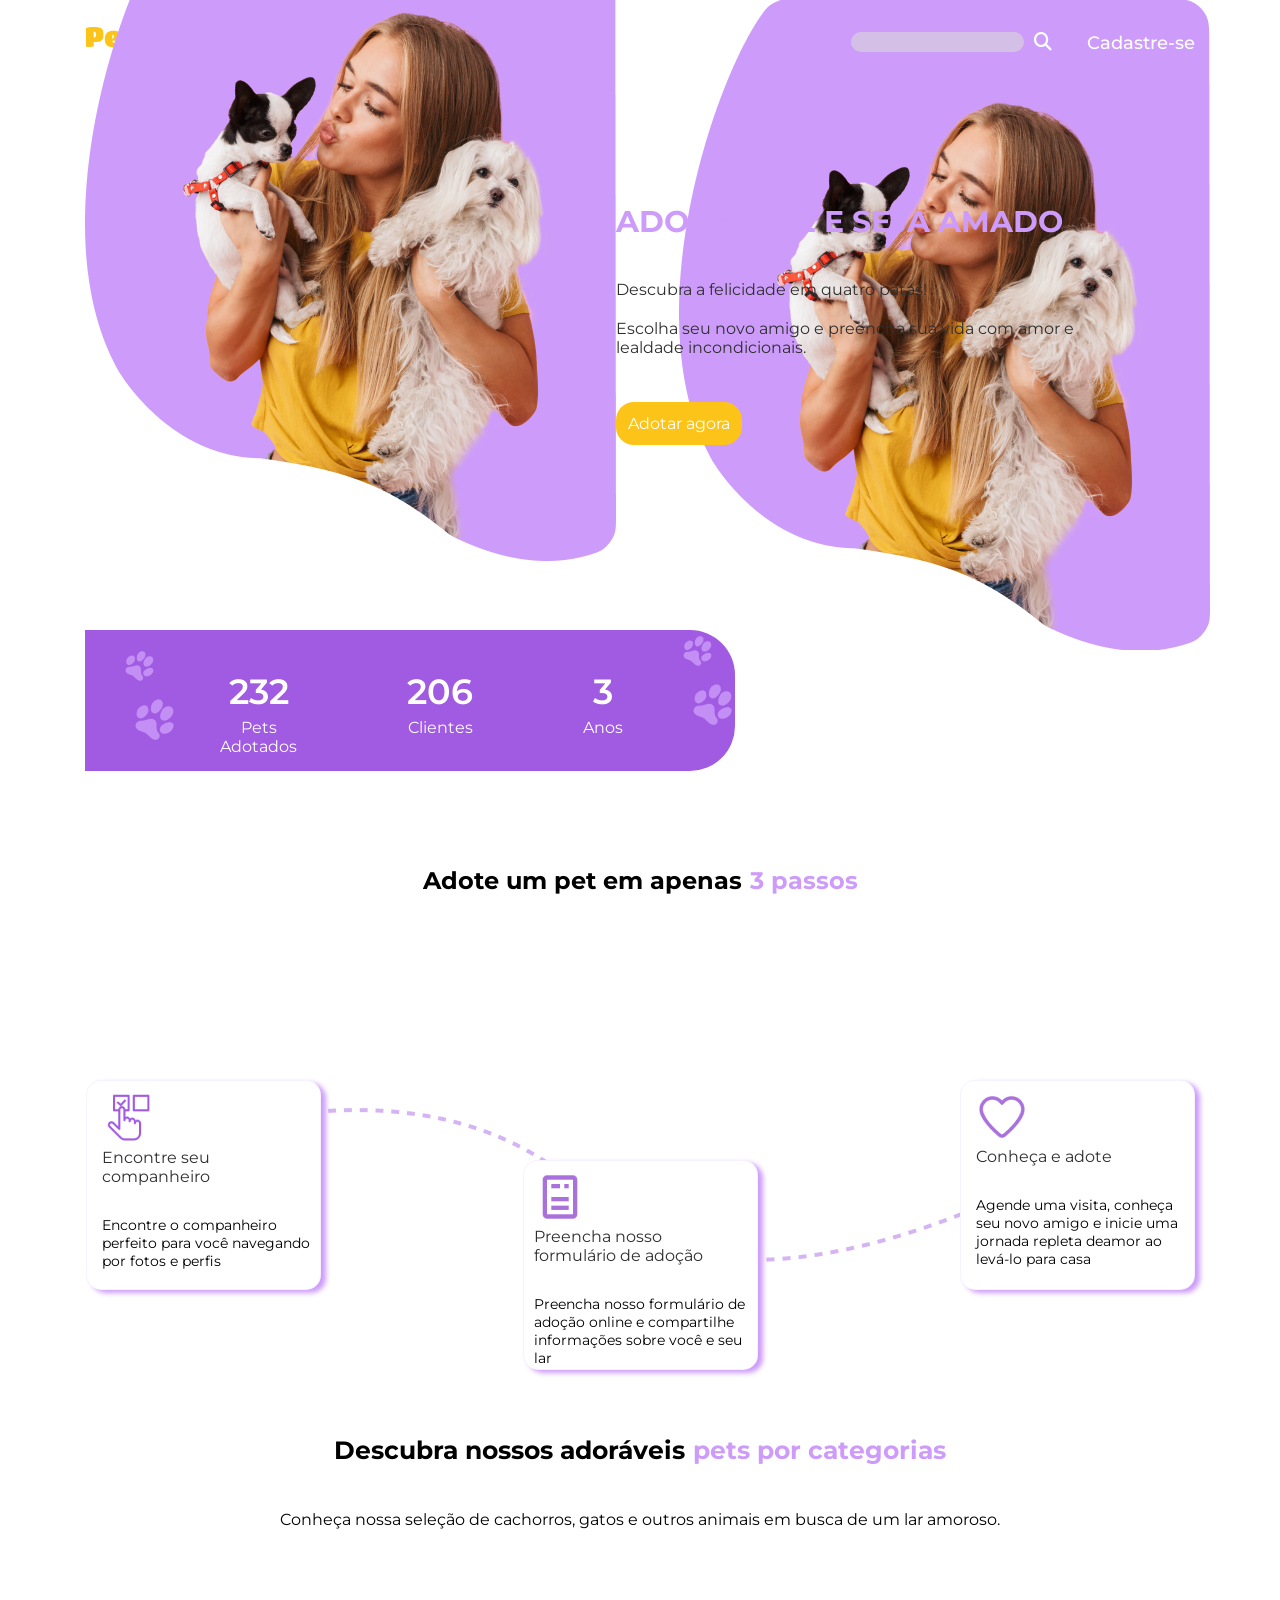
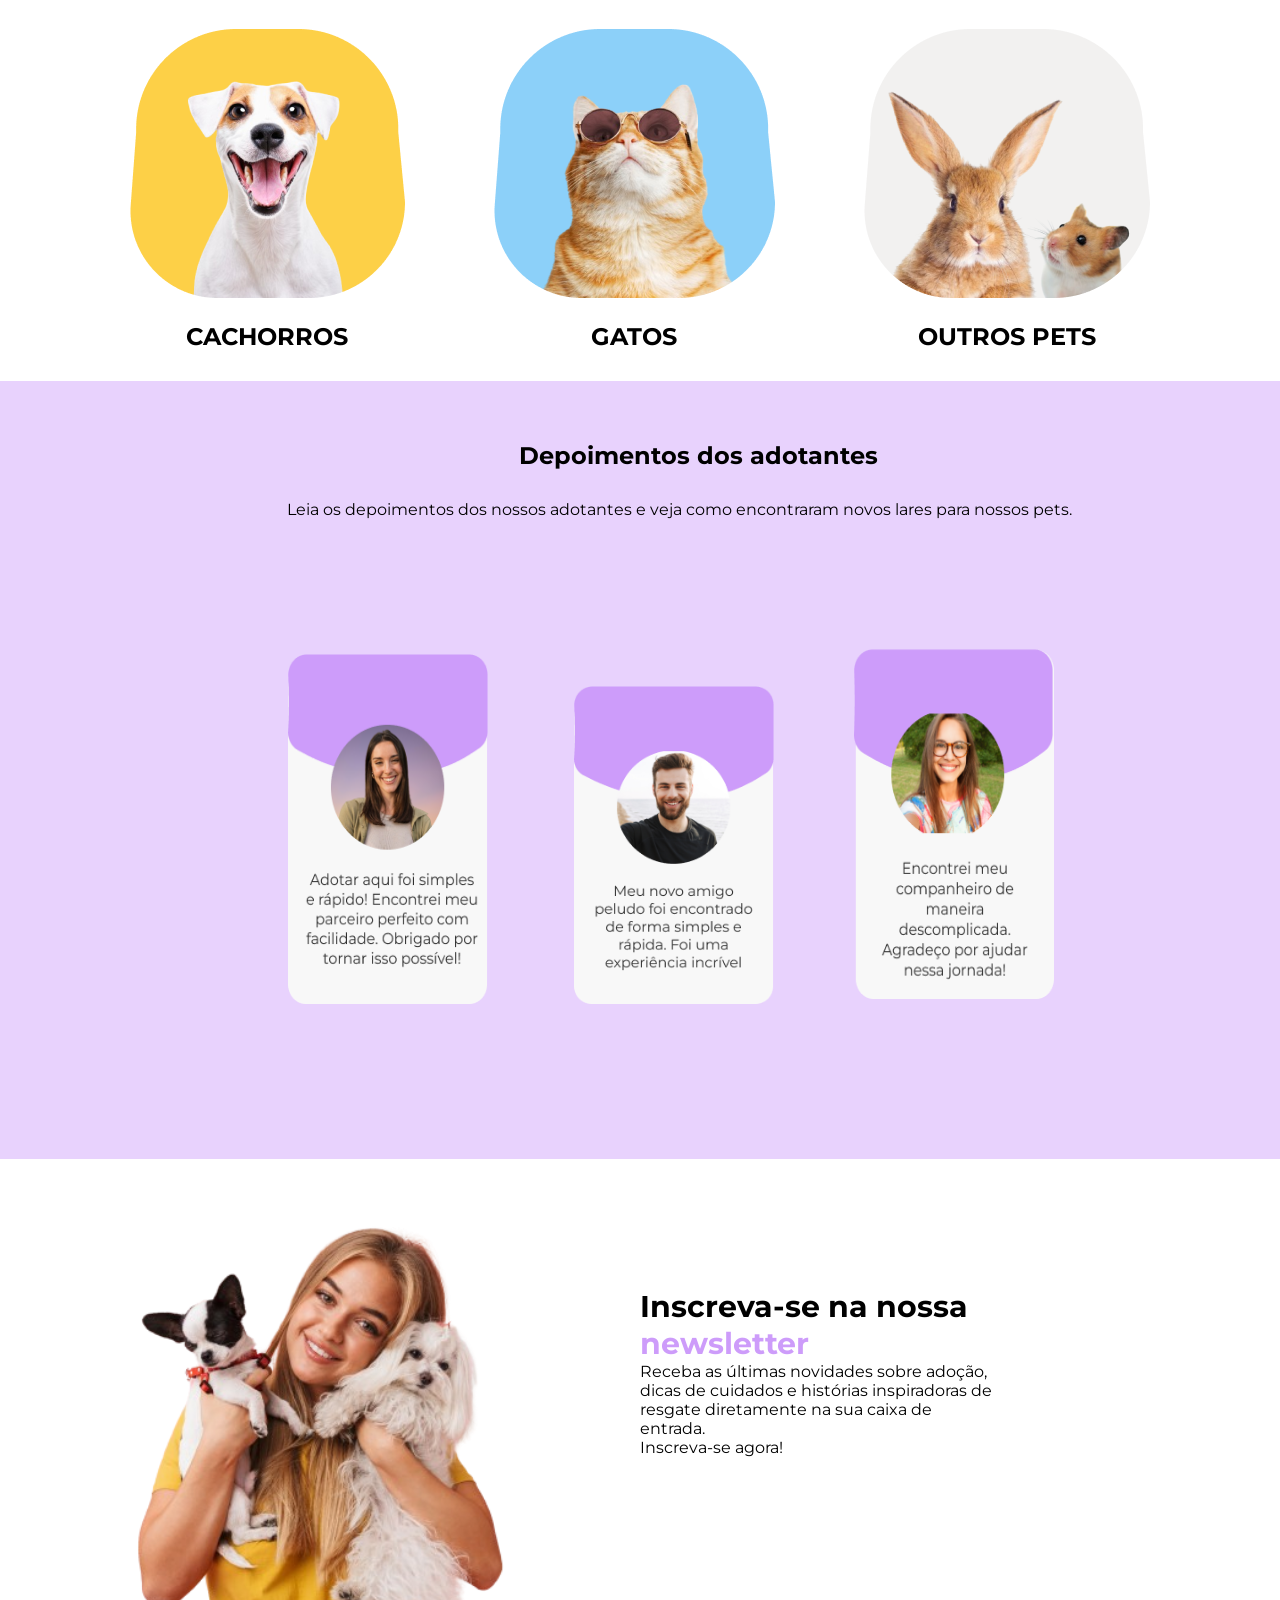
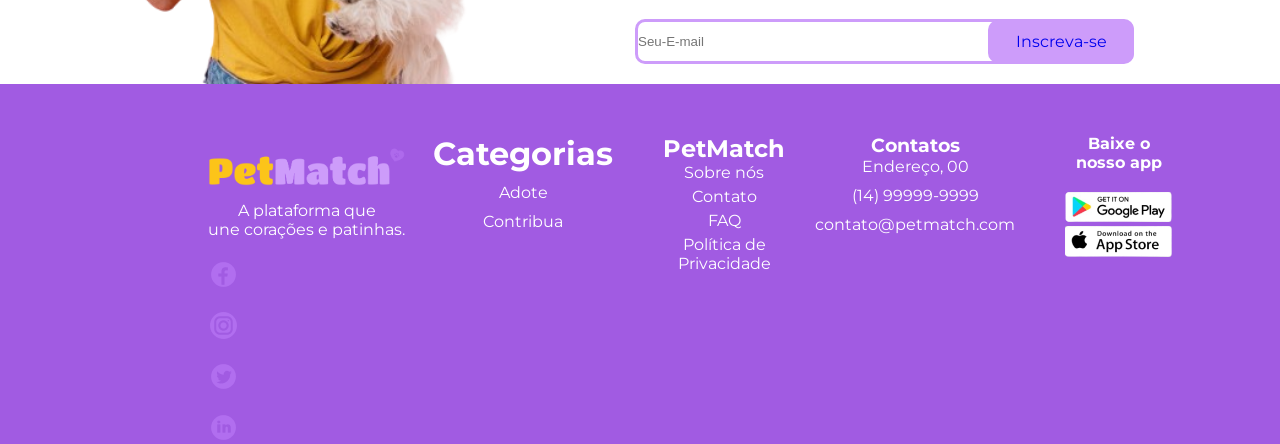
==== index.html @ 9b9e76de "rodape arrumado" ====
<!DOCTYPE html>
<html lang="pt-BR">
  <head>
    <meta charset="UTF-8" />
    <meta name="viewport" content="width=device-width, initial-scale=1.0" />
    <title>PetMatch</title>
    <link rel="preconnect" href="https://fonts.googleapis.com" />
    <link rel="preconnect" href="https://fonts.gstatic.com" crossorigin />
    <link
      rel="stylesheet"
      href="https://cdnjs.cloudflare.com/ajax/libs/font-awesome/6.4.2/css/all.min.css"
      integrity="sha512-z3gLpd7yknf1YoNbCzqRKc4qyor8gaKU1qmn+CShxbuBusANI9QpRohGBreCFkKxLhei6S9CQXFEbbKuqLg0DA=="
      crossorigin="anonymous"
      referrerpolicy="no-referrer"
    />
    <link rel="preconnect" href="https://fonts.googleapis.com" />
    <link rel="preconnect" href="https://fonts.gstatic.com" crossorigin />
    <link
      href="https://fonts.googleapis.com/css2?family=Montserrat:wght@400;700&family=Poppins:wght@400;500;700&display=swap"
      rel="stylesheet"
    />

    <link rel="stylesheet" href="css/main.css" />
  </head>

  <body>
    <header id="cabecalho" class="container imagemBanner">
      <div class="barratopo">
        <div id="logo">
          <img src="./img/logo3.png" alt="" width="150" />
        </div>

        <nav id="menu">
          <ul>
            <li>
              <a href="index.html">Página Inicial</a>
            </li>

            <li>
              <a href="adote-um-amigo.html">Adote</a>
            </li>

            <li>
              <a href="contribucao.html">Contribua</a>
            </li>

            <!-- <li>
                        <a href="#">Blog</a>
                    </li> -->
          </ul>
        </nav>
        <div id="FormPesquisa">
          <form>
            <input type="text" class="caixa-text" />
            <button type="submit" class="lupa">
              <i class="fa-solid fa-magnifying-glass"></i>
            </button>
          </form>
        </div>

        <div id="botao">
          <a href="cadastre-se.html">Cadastre-se</a>
        </div>
      </div>

      <div id="banner">
        <img src="img/Formato cabeçalho.png" alt="" />
        <div class="mensagem-banner">
          <h1>ADOTE, AME E SEJA AMADO</h1>
          <p>Descubra a felicidade em quatro patas!</p>
          <p>
            Escolha seu novo amigo e preencha sua vida com amor e lealdade
            incondicionais.
          </p>

          <a href="#" class="botao-adotar"> Adotar agora </a>
        </div>
      </div>
    </header>
    <main>
      <div class="container">
        <div class="estastistica">
          <div class="numero">
            <p class="valor">232</p>
            <p>Pets Adotados</p>
          </div>

          <div class="numero">
            <p class="valor">206</p>
            <p>Clientes</p>
          </div>

          <div class="numero">
            <p class="valor">3</p>
            <p>Anos</p>
          </div>

          <div class="icone-pata">
            <img src="/img/Patinhas.png" alt="" />
          </div>
        </div>
      </div>

      <section class="container">
        <h2 class="titulo">Adote um pet em apenas <span> 3 passos </span></h2>
        <div class="passosadote">
          <div class="blocochamada">
            <img src="./img/marcador.png" alt="icone-marcador" />
            <p class="cor">Encontre seu companheiro</p>
            <p class="espaçamento1">
              Encontre o companheiro perfeito para você navegando por fotos e
              perfis
            </p>
          </div>

          <div class="blocochamada bloco-meio">
            <img src="./img/formulario.png" alt="icone-formulario" />
            <p class="cor2">Preencha nosso formulário de adoção</p>
            <p class="espaçamento2">
              Preencha nosso formulário de adoção online e compartilhe
              informações sobre você e seu lar
            </p>
          </div>

          <div class="blocochamada">
            <img src="./img/coracao.png" alt="icone-coracao" />
            <p class="cor3">Conheça e adote</p>
            <p class="espaçamento3">
              Agende uma visita, conheça seu novo amigo e inicie uma jornada
              repleta deamor ao levá-lo para casa
            </p>
          </div>
        </div>
      </section>

      <section class="container">
        <h3>Descubra nossos adoráveis <span> pets por categorias </span></h3>
        <div id="selecaoDeCachorros">
          <div>
            <p>
              Conheça nossa seleção de cachorros, gatos e outros animais em
              busca de um lar amoroso.
            </p>
          </div>
        </div>
      </section>

      <section class="container bloco-pet">
        <div class="bloco">
          <img src="./img/cachorro-icone.png" alt="" />
          <h2 class="caramelo">CACHORROS</h2>
        </div>
        <div class="bloco">
          <img src="./img/gato-icone.png" alt="" />
          <h2 class="caramelo">GATOS</h2>
        </div>
        <div class="bloco">
          <img src="./img/outrospets.png" alt="" />
          <h2 class="caramelo">OUTROS PETS</h2>
        </div>
      </section>

      <section class="container4">
        <div class="bloco-depoimentos">
          <h1 class="depoimento">Depoimentos dos adotantes</h1>
          <p class="depoimento1">
            Leia os depoimentos dos nossos adotantes e veja como encontraram
            novos lares para nossos pets.
          </p>
        

        <div class="depoimentos2">
          <img src="./img/depoimentos2.png" alt="" class="testimony1" />

          <img src="./img/depoimentos1.png" alt="" class="testimony2" />
          <img src="./img/depoimentos3.png" alt="" class="testimony3" />
        </div>
      </section>

      <section class="se-inscreva">
        <div class="imagem">
          <img src="./img/imagem-dog.png" alt="" width="750" />
          <h1 class="boletin">
            Inscreva-se na nossa <br /><span class="roxo">newsletter </span>
          </h1>
          <p class="ultimas">
            Receba as últimas novidades sobre adoção, <br />
            dicas de cuidados e histórias inspiradoras de <br />
            resgate diretamente na sua caixa de entrada. <br />
            Inscreva-se agora!
          </p>
        </div>

        <div class="formulario">
          <!-- <form action="#" class="caixa-mensagem"></form> -->
          <input type="text" placeholder="Seu-E-mail" class="pesquisa" />
         <div>
          <a href="cadastre-se.html" class="botao">Inscreva-se</a>
        </div>
        </div>
      </section>

      <footer class="rodape">
        <div class="logo">
          <img src="./img/logo3.png" alt="" width="200" />
          <a href="#" class="texto"
            >A plataforma que <br />
            une corações e patinhas.</a
          >
         <a href="#"><img src="./img/facebook.png" alt="facebok" class="img" /></a> 
          <a href="#"><img src="./img/instagram.png" alt="instagram" /></a>
          <a href="#"><img src="./img/twiter.png" alt="twiter" /></a>
          <a href="#"><img src="./img/linkedin.png" alt="linkedin" /></a>
        </div>
        <div class="categorias">
          <h1>Categorias</h1>
          <a href="#">Adote</a>
          <a href="#">Contribua</a>
          <!-- <a href="#">Blog</a> -->
        </div>

        <div class="pet-match">
          <h2>PetMatch</h2>
          <a href="sobre-nos.html">Sobre nós</a>
          <a href="contato.html">Contato</a>
          <a href="faq.html">FAQ</a>
          <a href="politica.html">Política de Privacidade</a>
        </div>

        <div class="Contatos">
          <h3>Contatos</h3>
          <a href="#">Endereço, 00</a>
          <a href="#">(14) 99999-9999</a>
          <a href="#">contato@petmatch.com</a>
        </div>

        <div class="baixe-apps">
          <h4>Baixe o nosso app</h4>
          <img src="./img/playstore.png" alt="playstore" />
          <img src="./img/appstore.png" alt="appstore" />
        </div>
      </footer>
    </main>

    <script src="./js/main.js"></script>
  </body>
</html>
---- css/main.css ----
* {
    box-sizing: border-box;
    margin: 0;
    padding: 0;
    text-decoration: none;
}

:root {
    --primaria: #cd9cfa;
    --segundaria: #FCC419;
    --texto: #2f2f2f;
}

body {
    font-family: 'Montserrat', sans-serif;

}

.container {
    max-width: 1140px;
    margin: 0 auto;
    padding-left: 15px;
    padding-right: 15px;
}

.barratopo {
    display: flex;
    justify-content: space-between;
    align-items: center;
    padding-top: 10px;
    padding-bottom: 10px;
    height: 85px;

}

#logo {
    margin-top: -13px;
}

#menu ul {
    display: flex;
    list-style: none;
    margin-top: 10px;
    padding-left: 70px;
}

#menu ul li {
    margin-left: 15px;
    margin-right: 15px;
    padding-bottom: 23px;
    padding-top: 2px;
}

#menu ul li:hover {
    background-image: url("../img/osso.png");
    background-repeat: no-repeat;
    background-position: bottom;


}

#menu ul li a {
    color: var(--texto);
    font-family: 'Quicksand', sans-serif;
    font-size: 18px;
    font-weight: 500;


}

.paginainterna .lupa {
    color: #2f2f2f !important;
}

.paginainterna #botao a {
    color: #2f2f2f !important;
}

.imagemBanner {
    background: url(../img/cabecalho.png);
    background-repeat: no-repeat;
    background-position: right;
    height: 650px;
}

#banner {
    display: flex;
    align-items: center;
    height: calc(100% - 350px);
}

.mensagem-banner h1 {
    color: var(--primaria);
    padding-top: 90px;
    padding-bottom: 20px;
    font-size: 30px;

}

.mensagem-banner p {
    color: var(--texto);
    padding-top: 20px;
    width: 500px;
    font-size: 16px;

}

.botao-adotar {
    background-color: var(--segundaria);
    padding: 12px 12px;
    border-radius: 18px;
    position: absolute;
    margin-top: 45px;
    color: #ffff;
    font-size: 16px;
}

.caixa-text {
    border-radius: 15px;
    background-color: #d9d9d9;
    opacity: 60%;
    height: 20px;
    width: 100%;
    border: solid 2px #d9d9d9;

}

#botao a {
    padding-left: 35px;
    color: #ffff;
    font-weight: 500;
    font-size: 18px;
}

.lupa {
    background: none;
    border: none;
    color: #ffff;
    font-size: 18px;
    padding-left: 10px;
    font-family: 'Quicksand', sans-serif;

}

#FormPesquisa {
    margin-left: auto;
}

#FormPesquisa form {
    display: flex;
}

.estastistica {
    display: flex;
    background-color: #A15BE2;
    width: 650px;
    height: 141px;
    margin-top: -20px;
    padding-left: 80px;
    border-top-right-radius: 45px;
    border-bottom-right-radius: 45px;
    background-image: url("../img/Patinhas.png");
    background-repeat: no-repeat;
    background-position: 35px 15px;

}

.numero {
    padding: 55px;
    color: #ffff;
    font-size: 16px;
    text-align: center;

}

.valor {
    font-size: 35px;
    font-weight: 600;
    padding-bottom: 5px;
    margin-top: -15px;
}

.titulo {
    display: flex;
    justify-content: center;
    padding-top: 95px;
    padding-bottom: 105px;

}

.container span {
    color: var(--primaria);
    padding-left: 8px;
}

.passosadote {
    display: flex;
    justify-content: space-between;
    gap: 200px;
    background-image: url("../img/traco.png");
    background-repeat: no-repeat;
    background-position: center;

}

.blocochamada {
    border: solid 1px #cc9cfa24;
    border-radius: 15px;
    padding: 10px;
    box-shadow: 5px 3px 5px #cd9cfa;
    background-color: #fff;
    margin-top: 80px;
    padding-left: 15px;
    margin-left: 1px;
    font-size: 14px;
    width: 235px;
    height: 210px;

}

.container h3 {
    display: flex;
    justify-content: center;
    padding-top: 65px;
    font-size: 25px;

}

#selecaoDeCachorros {
    display: flex;
    justify-content: center;
    padding-top: 45px;
    font-size: 16px;
}


.bloco-meio {
    margin-top: 160px;
    padding: 10px;
}


.espaçamento1 {
    margin-top: 30px;
    font-size: 14px;
}


.espaçamento2 {
    margin-top: 30px;
    font-size: 14px;

}


.espaçamento3 {
    margin-top: 30px;
    font-size: 14px;
}


.cor {
    color: #2f2f2f;
    font-size: 16px;
}

.cor2 {
    color: #2f2f2f;
    font-size: 16px
}


.cor3 {
    color: #2f2f2f;
    font-size: 16px;
}

/*continuação do index html*/

.container3 {
    display: flex;
    margin: 150px;
    padding: 150px;
    padding-left: 150px;
    margin-top: 20px;
    font-size: 20px;
    justify-content: center;
    align-items: center;
}

.bloco-cachorros {

    padding: 100px;
    padding-top: 5px;
}

.gatos {

    padding-top: 50px;
    margin-top: -40px;
}



.pets {

    margin-top: -481px;
    padding: 150px;
    margin-left: 250px;
    padding-top: -100x;
}


.caramelo {

    padding-left: 15px;
    padding: 20px;
}

.container4 {
    text-align: center;
    display: flex;
    margin-left: -80%;
    background-color: #cd9cfa73;
    padding-left: 84%;
    padding-top: 150px;
    width: -20%;
    margin-top: 10px;
    box-shadow: #cd9cfa73;

}


.container4 {
    text-align: center;
    justify-content: center;
    align-items: center;
    margin-left: -6%;
    padding-left: 4%;
    padding-right: 0%;
}






.bloco-depoimentos {
    text-align: center;
    align-items: center;
    justify-content: center;
    padding: 60px;
    margin-left: 0px;

}

.depoimento {
    padding-left: 300px;
    padding-top: -900px;
    margin-top: -150px;
    margin-left: -15%;
}



.depoimento1 {
    margin-left: -10%;
    padding-top: 160px;
    padding: 30px;
    padding-left: 240px;

}

.depoimentos2 {
    margin-left: 45%;
}






.testimony1 {
    padding: 100px;
    margin-left: -115%;
    margin-top: 5px;
    width: 400px;
    height: 550px;

}

.testimony2 {
    padding: 100px;
    margin-left: -118px;
    height: 700;
    width: 400px;
    margin-top: 5px;
}

.testimony3 {
    display: flex;
    padding-top: 900px;
    margin-top: -559px;
    padding: 100px;
    margin-left: 31%;
    padding-top: -70px;
    width: 400px;
    height: 550px;
}


.formulario {
    display: flex;
    align-items: center;
    justify-content: center
}

.se-inscreva {
    display: flex;


}



.imagem {
    margin-left: 100px;
    margin-top: 75px;

}


.boletin {
    margin-left: 650px;
    margin-top: -400px;
    font-size: 30px;
    align-items: center;

}

.roxo {
    color: #cd9cfa;
}


.ultimas {
    margin-left: 650px;
    font-size: 16px;
}





.pesquisa {

    margin-top: 460px;
    width: 499px;
    height: 45px;
    border-radius: 10px;
    border: 3px solid #cd9cfa;
    background: #fff;
    margin-left: -360px;

}




.botao {
    display: inline-block;
    grid-column: 10px;
    margin-left: -100%;
    align-items: center;
    padding-left: 1px;
    margin-top: 315%;
    background-color: #cd9cfa;
    width: 146px;
    height: 43px;
    border: 0px 10px 10px 0px;
    border-radius: 10px;
    font-size: 16px;


}


.botao {
    top: 50px;
    left: 50px;


}

.botao {
    justify-content: center;
    align-items: center;
}


.botao {
    display: grid;
}


.botao {
    grid-column: 1;
    grid-row: 1;
}




.caixa-mensagem {
    display: flex;
    width: 499px;
    height: 45px;
    margin-left: -480px;
    padding-left: 580px;
    padding: 300px;

}



.rodape {
    justify-content: center;
    text-align: center;
    display: flex;
    background-color: #A15BE2;
    color: #fff;
    height: 360px;
    padding-top: 50px;
    padding-right: 350px;



}


.imagem {
    margin-left: -10%;
    margin-top: 24.6px;
}

.imagem {
    margin-left: -650px;
}

.imagem {
    padding-left: 50%;
}



.containerRodape {
    margin-left: 0px;
}



.logo a {
    display: flex;
    font-size: 16px;
    margin-top: 10px;
    color: #fff
}

.logo img {
    display: flex;
    margin-top: 10px;
    margin-left: 450px;

}

.texto {
    margin-left: -150px;
}


.img {
    margin-left: 50px;

}


/*.redeSocial{
    
}*/



.categorias {

    margin-left: 25px;
    display: block;
}


.categorias a {
    margin-top: 10px;
    display: block;
    color: #fff;

}

.pet-match {
    margin-left: 50px;


}


.pet-match a {
    display: block;
    margin-bottom: 5px;
    color: #fff;


}



.Contatos {
    margin-left: 30px;

}

.Contatos a {
    display: block;
    margin-bottom: 10px;
    color: #fff;



}


.baixe-apps {
    display: block;
    margin-bottom: 1px;

    margin-left: 50px;

}



.baixe-apps h4 {
    margin-bottom: 20px;
    display: block;
}



/* css da pagina-contribuir */
.bannerprincipal {
    display: flex;
}

.mensagem {
    text-align: center;
    padding: 55px;
    font-size: 25px;
    margin-top: 75px;

}

.textoamarelo {
    color: var(--segundaria) !important;
    font-family: 'Quicksand', sans-serif;
    font-size: 25px;
}

.botoes {
    display: flex;
    padding: 35px;
    margin-top: 25px;
    justify-content: space-evenly;
}

.botao3 a {
    color: #fff;
    background-color: var(--segundaria);
    padding: 10px 10px;
    align-items: center;
    border-radius: 8px;
    font-size: 18px;
}

.titulo2 {
    display: flex;
    justify-content: center;
    font-size: 30px;
    font-family: 'Quicksand', sans-serif;
    padding-top: 20px;
    padding-bottom: 30px;
}

.doar {
    display: flex;
    justify-content: space-around;
    margin-top: 25px;
    margin-bottom: 35px;
}

.imgnumero {
    display: flex;
    align-items: center;
}

.formascontribuir {
    display: flex;
    justify-content: space-evenly;
    text-align: center;
    margin-bottom: 30px;

}

/* termino da da pagina contribuir */





.bloco-pet {
    display: flex;
    justify-content: space-around;
    text-align: center;
    margin-top: 100px;
}


.escolhas-das-especies {
    text-align: center;
}


.pagina-adote {
    text-align: center;
    margin-top: 50px;
    margin-bottom: 50px;
}

.conteudo p {
    margin-bottom: 20px;
}


/*inicio da pagina cadastra-se*/

.texto1 {
    color: #A15BE2;
    margin-left: 43%;
    margin-bottom: 20px;

}

.cadastre-se {
    background-color: #2f2f2f;
    height: 530px;
    padding-top: 32px;
}


.cadastro {
    margin-left: 5%;

}


.name {
    display: block;
    margin-left: 43%;
    margin-bottom: 30px;
    padding: 5px;
    border-radius: 10px;
    width: 300px;
}


.email {
    display: block;
    margin-left: 43%;
    margin-bottom: 30px;
    padding: 5px;
    border-radius: 10px;
    width: 300px;
}

.city {
    display: block;
    margin-left: 43%;
    margin-bottom: 30px;
    padding: 5px;
    border-radius: 10px;
    width: 300px;

}


.uf {
    display: block;
    margin-left: 43%;
    margin-bottom: 30px;
    padding: 5px;
    border-radius: 10px;
    width: 300px;

}


.sen {
    display: block;
    margin-left: 43%;
    margin-bottom: 30px;
    padding: 5px;
    border-radius: 10px;
    width: 300px;

}



.Confirme {
    display: block;
    margin-left: 43%;
    margin-bottom: 30px;
    padding: 5px;
    border-radius: 10px;
    width: 300px;

}



.gin {
    text-align: center;
    background-color: #A15BE2;
    display: block;
    margin-left: 45.9%;
    margin-bottom: 30px;
    padding: 5px;
    border-radius: 10px;
    width: 300px;

}


footer {
    margin: 0;
}

.rodape {
    margin: 0;
    margin-top: 20px;
}

/*login*/

.cadastre-se1 {
    background-color: #2f2f2f;
    height: 300px;
    padding-top: 12px;
}


.texto {
    margin-left: 450px;
}

/*fim da pagina cadastra-se */

/* ----inicio css da pagina contato----- */
.textsugerirfaq {
    margin-left: 55px;
}

.textfaq h2 {
    color: var(--primaria);
    font-size: 30px;
    padding-top: 50px;
    padding-bottom: 30px;
}

.textfaq p {
    font-size: 20px;
}

.textfaq p span {
    color: var(--segundaria);
}

.botaofaq {

    background-color: var(--segundaria);
    padding: 3px 20px;
    border-radius: 18px;
    position: absolute;
    margin-top: 25px;

    margin-left: 15px;
}

.botaofaq a {

    color: #fff;
    font-size: 18px;
}

.imgcontato {

    margin-top: -180px;
    background-image: url("../img/imgcontato.png");
    background-repeat: no-repeat;
    background-position: right;
    height: 600px;
}

.textdobackground {
    color: var(--segundaria);
    font-size: 30px;
    font-weight: 600;
    text-shadow: 1px 1px 1px #fff;
    position: absolute;
    padding-left: 835px;
    margin-top: -500px;
}

.contatoAtraves {
    display: flex;
    justify-content: center;


}

#meiosDeContato {
    display: flex;
    justify-content: space-between;
    background-color: var(--primaria);
    padding: 35px 20px;
    border-radius: 45px;
    font-size: 17px;
    color: #ffff;
}

.iconecontato {

    padding: 0px 25px;
}

.formcontato {
    background-image: linear-gradient(to bottom, #ffffff, #cc9cfadb);

    padding-bottom: 35px;

}

.formcontato input {
    font-size: 22px;
    padding: 10px;
    margin-bottom: 15px;
    width: 400px;
    border: var(--primaria) 3px solid;
    border-radius: 25px;
}

.textformcontato h2 {
    display: flex;
    justify-content: center;
    text-align: center;
    text-shadow: 1px 1px 1px #ffffff;
    padding-top: 65px;
    font-size: 30px;
    font-weight: 500;
    color: var(--segundaria);
}

.formMensagem {
    display: flex;
    flex-direction: column;
    align-items: center;
    padding-top: 65px;

}

.botaoenviarform {
    display: flex;
    justify-content: center;

}

.botaoenviarform input {
    font-size: 16px;
    color: #fff;
    background-color: #FCC419;
    border: var(--segundaria) 3px solid;

}

/* ---- final do css da pagina contato----- */
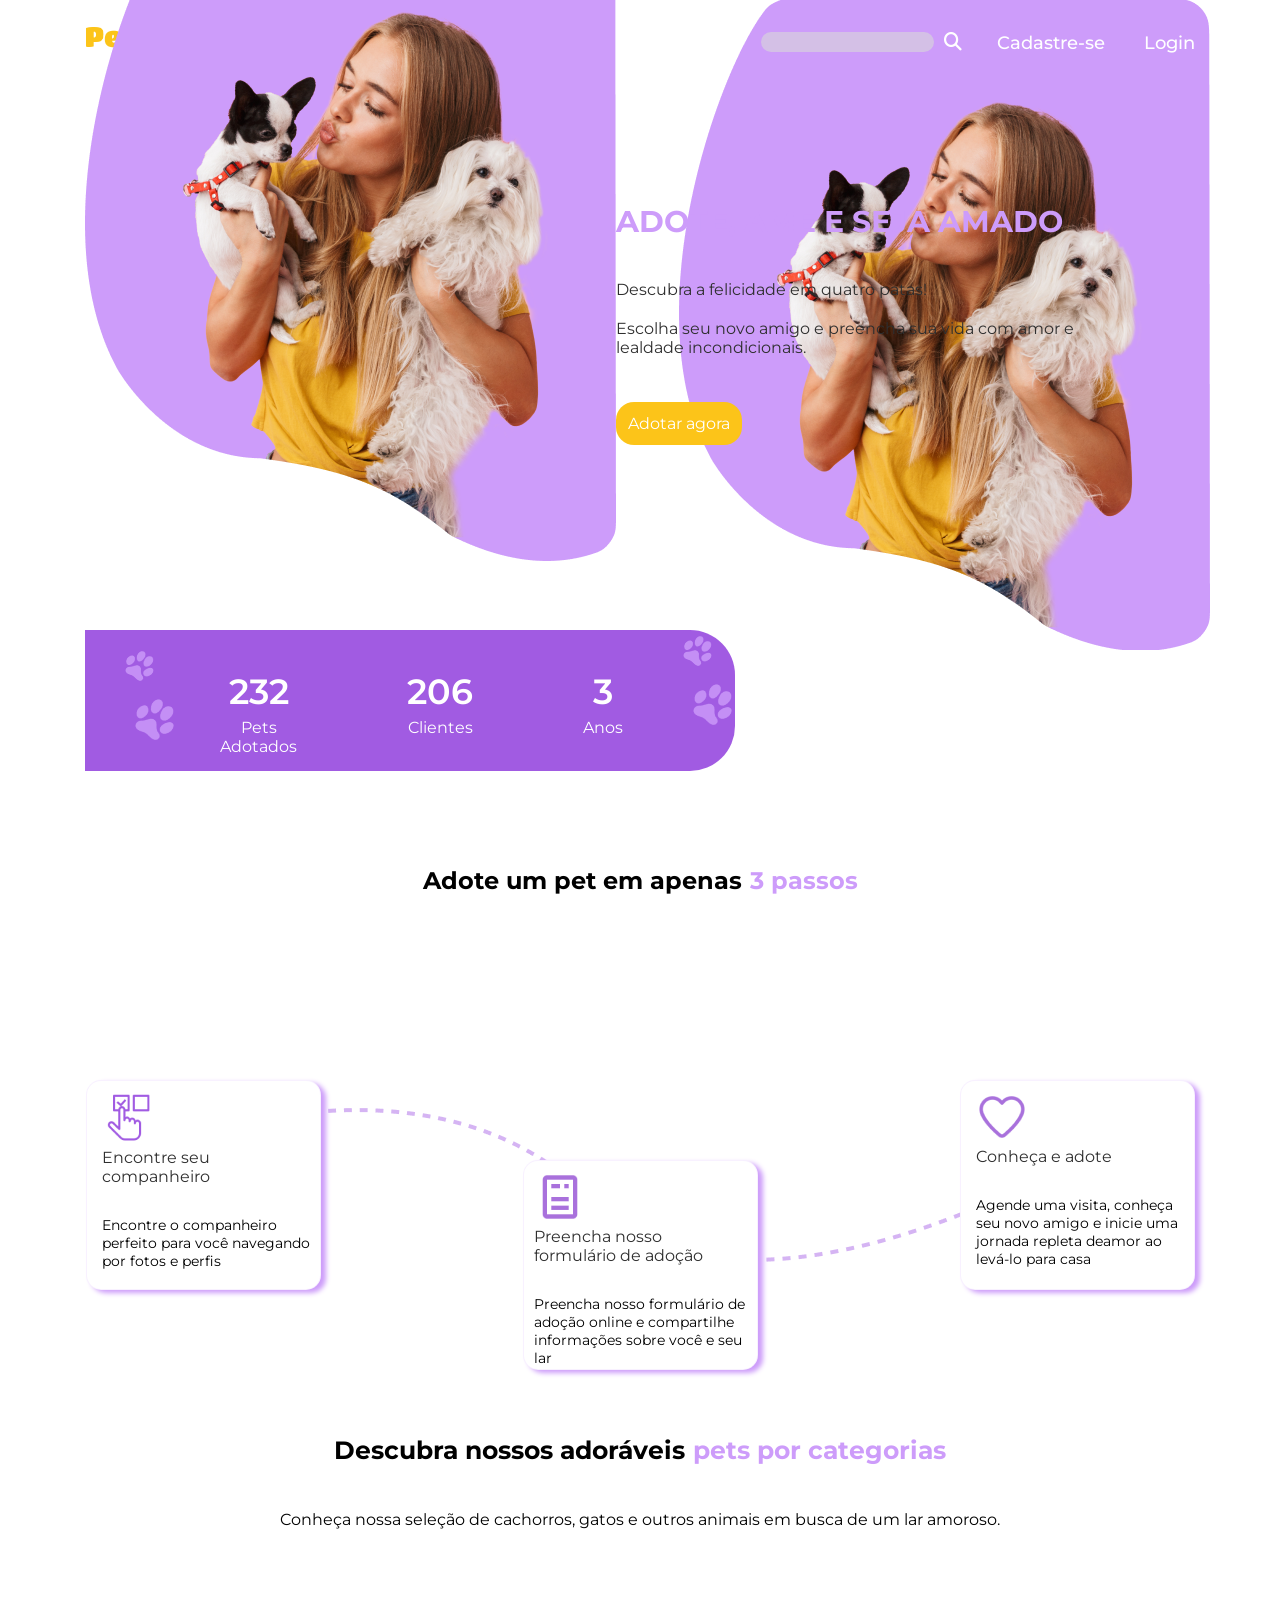
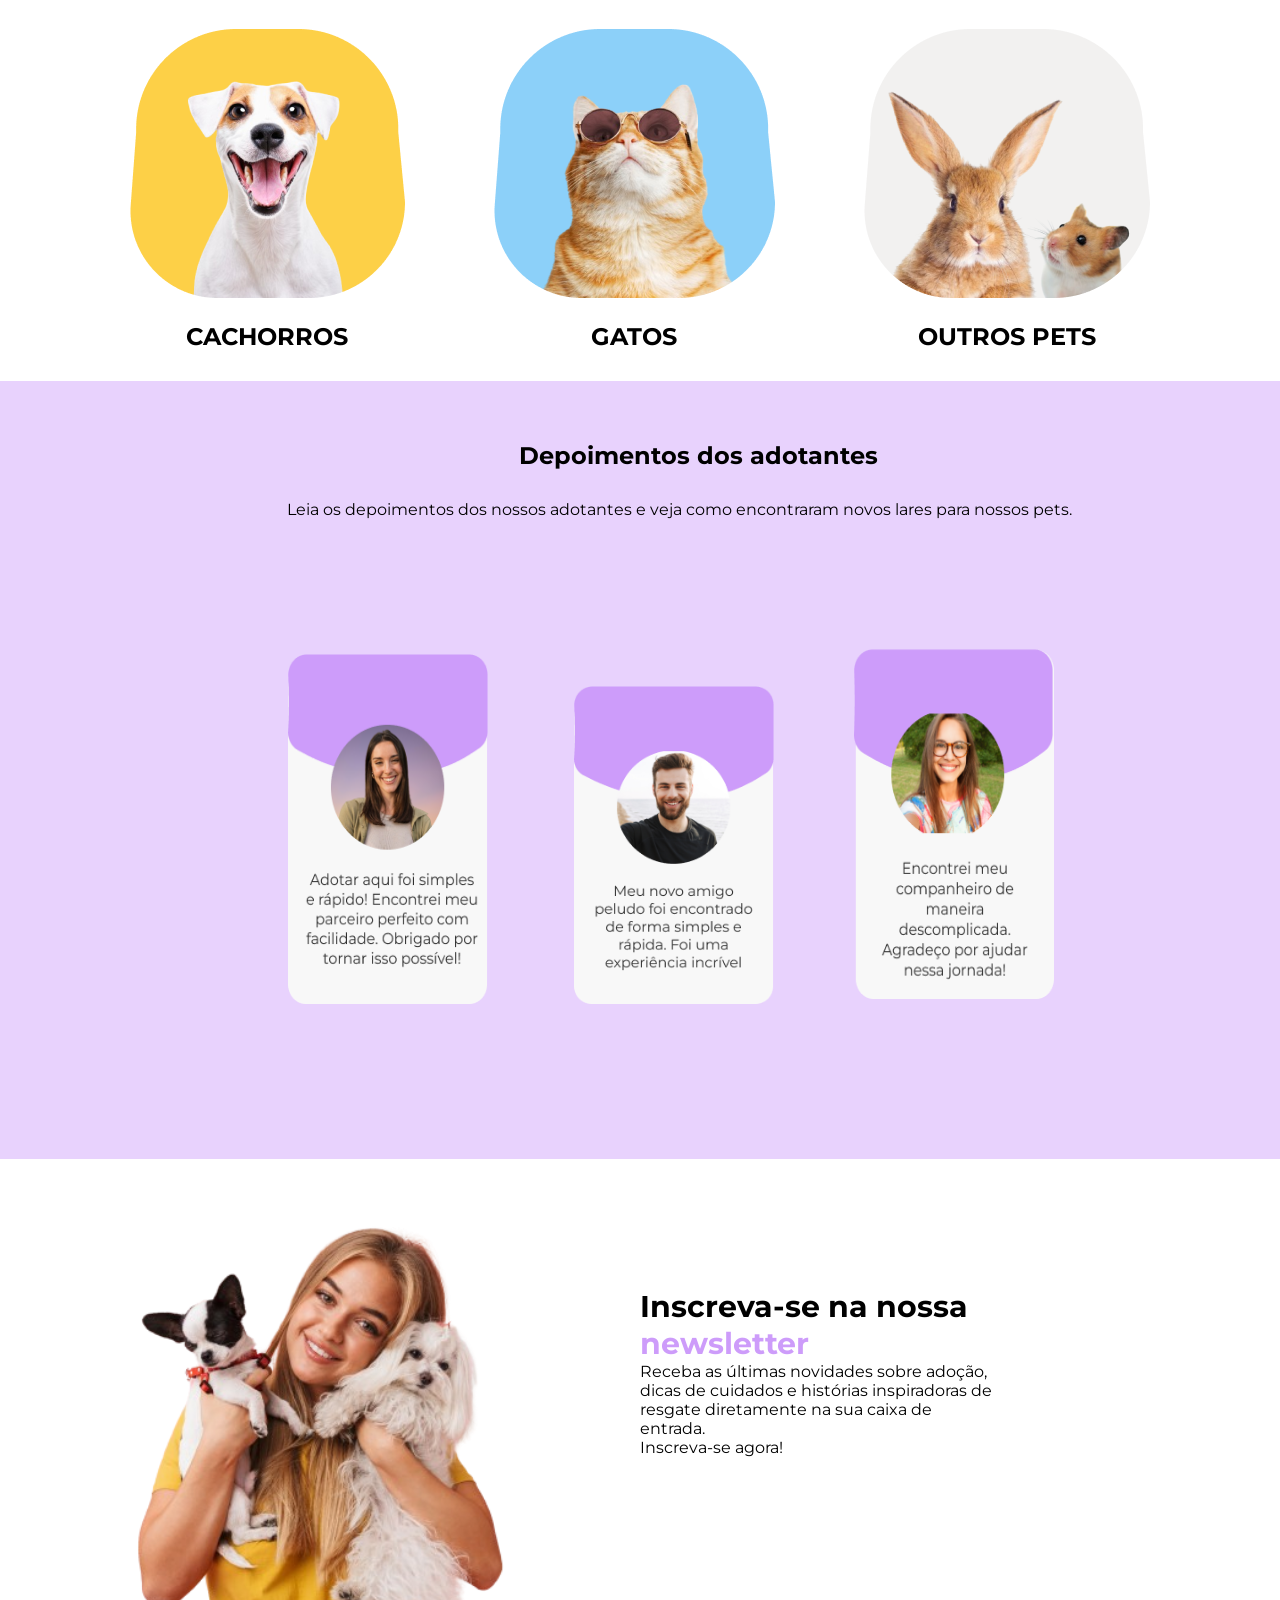
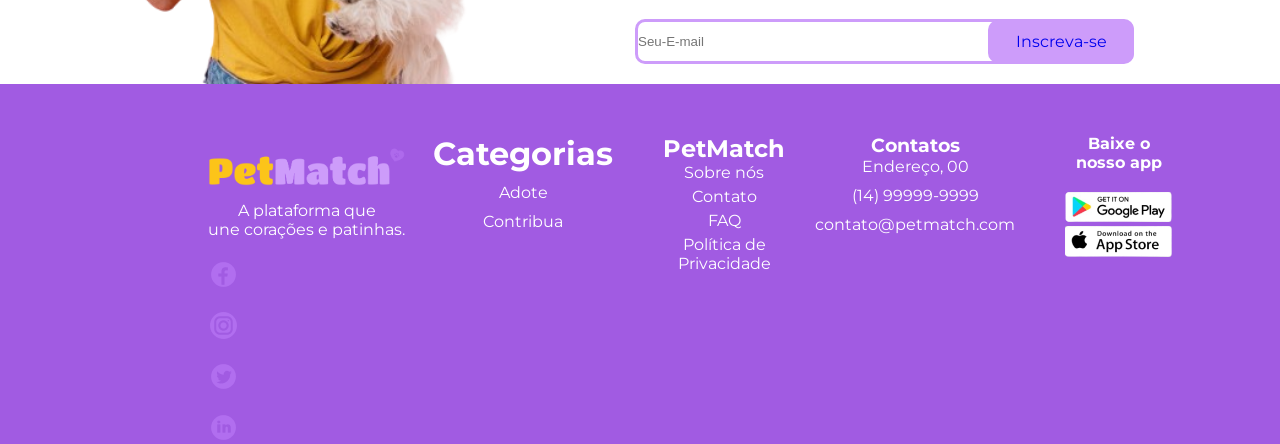
==== commit 7fd03f65: "colocando o login do lado do cadastra-se" ====
--- a/index.html
+++ b/index.html
@@ -60,6 +60,7 @@
 
         <div id="botao">
           <a href="cadastre-se.html">Cadastre-se</a>
+          <a href="login.html">Login</a>
         </div>
       </div>
 
--- a/css/main.css
+++ b/css/main.css
@@ -13,6 +13,7 @@
 
 body {
     font-family: 'Montserrat', sans-serif;
+
 
 }
 
@@ -998,4 +999,25 @@
 
 }
 
-/* ---- final do css da pagina contato----- */+/* ---- final do css da pagina contato----- */
+
+
+
+/*politica de privacidade*/
+
+
+.titulo2 {
+    color: #2f2f2f;
+}
+
+.politica {
+    color: #8107f3;
+    font-size: 20px;
+}
+
+
+.email {
+    font-size: 20px;
+    color: #8107f3;
+    text-decoration: overline solid black;
+}
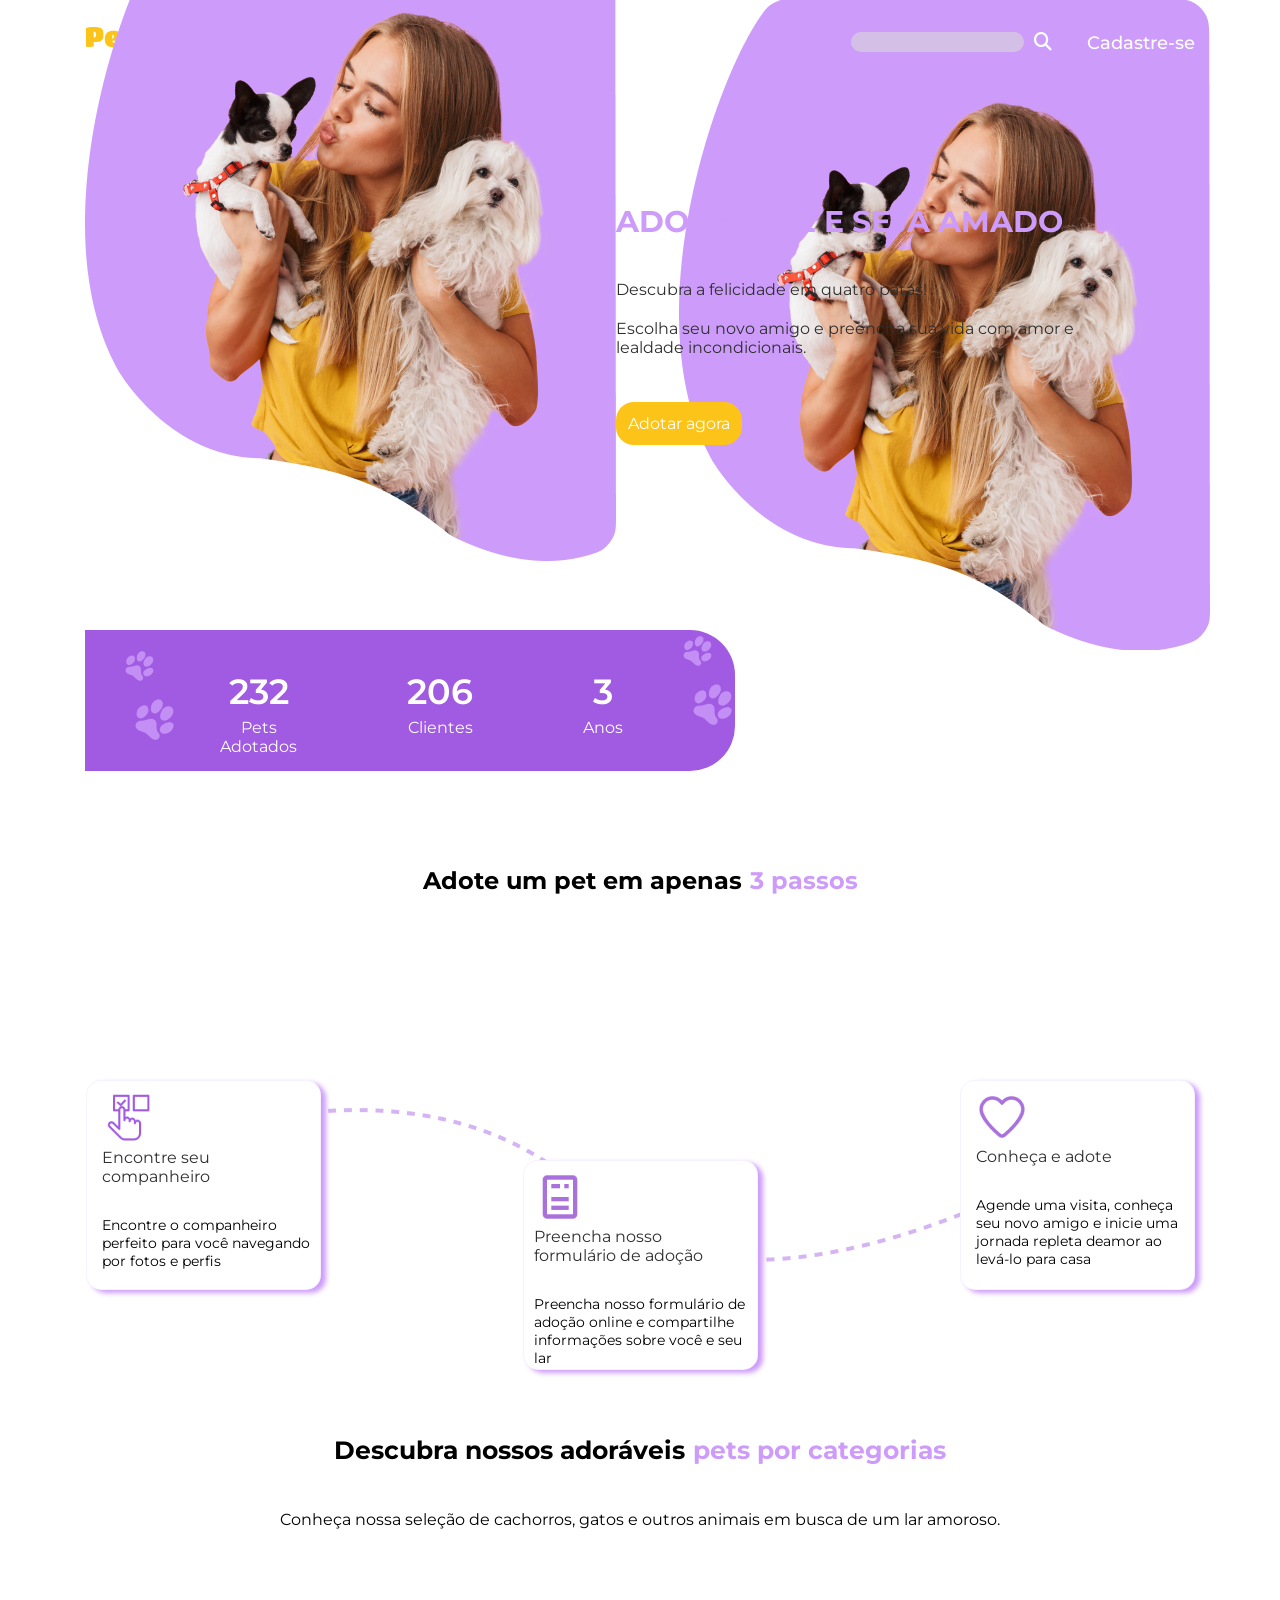
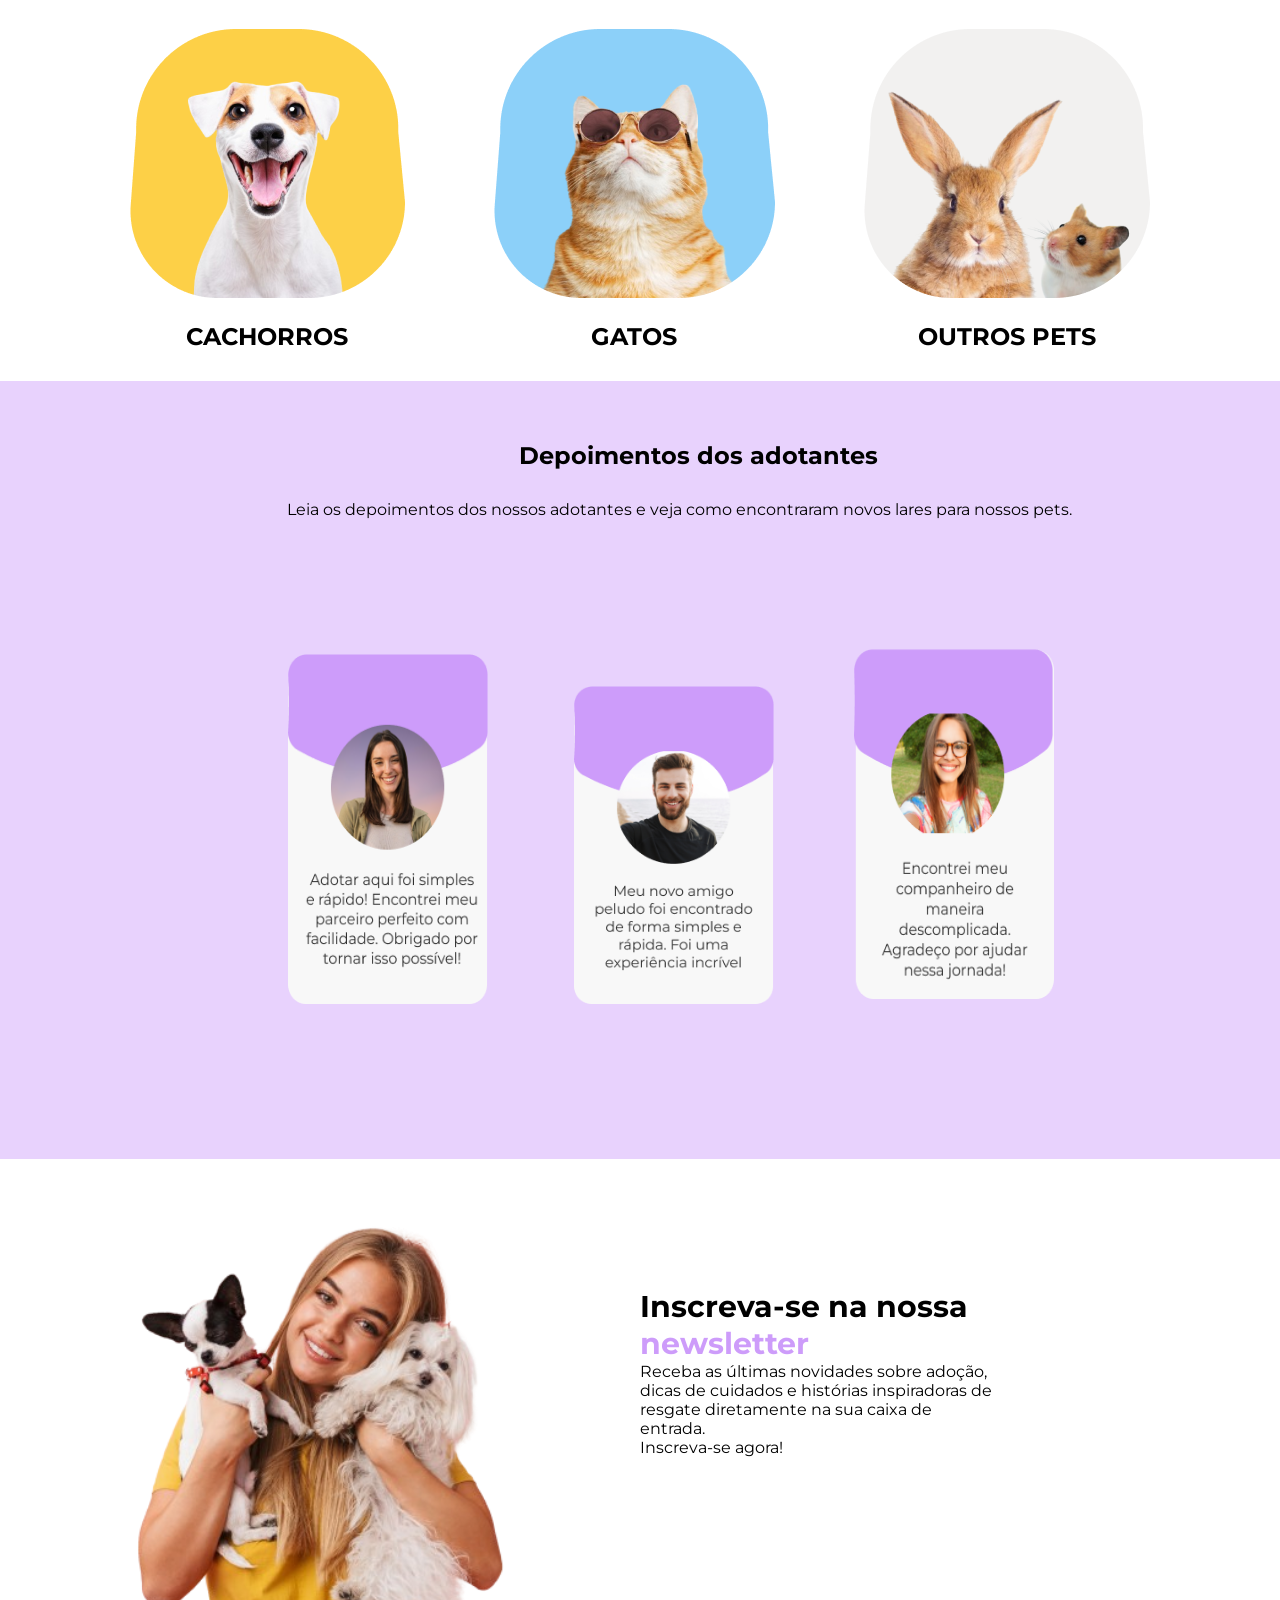
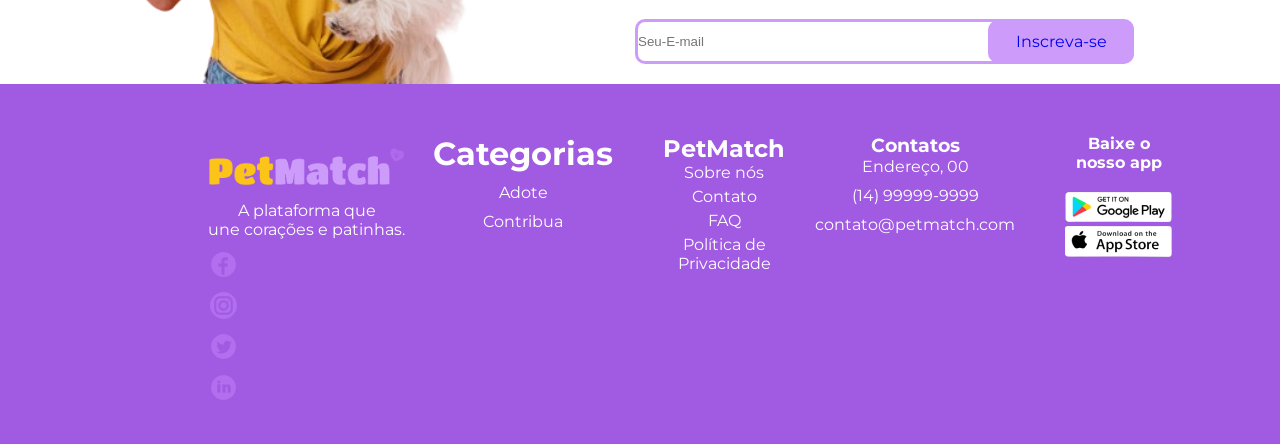
==== commit 70d6fa66: "." ====
--- a/index.html
+++ b/index.html
@@ -44,9 +44,6 @@
               <a href="contribucao.html">Contribua</a>
             </li>
 
-            <!-- <li>
-                        <a href="#">Blog</a>
-                    </li> -->
           </ul>
         </nav>
         <div id="FormPesquisa">
@@ -60,7 +57,6 @@
 
         <div id="botao">
           <a href="cadastre-se.html">Cadastre-se</a>
-          <a href="login.html">Login</a>
         </div>
       </div>
 
@@ -208,10 +204,10 @@
             >A plataforma que <br />
             une corações e patinhas.</a
           >
-         <a href="#"><img src="./img/facebook.png" alt="facebok" class="img" /></a> 
-          <a href="#"><img src="./img/instagram.png" alt="instagram" /></a>
-          <a href="#"><img src="./img/twiter.png" alt="twiter" /></a>
-          <a href="#"><img src="./img/linkedin.png" alt="linkedin" /></a>
+          <img src="./img/facebook.png" alt="facebok" class="img" />
+          <img src="./img/instagram.png" alt="instagram" />
+          <img src="./img/twiter.png" alt="twiter" />
+          <img src="./img/linkedin.png" alt="linkedin" />
         </div>
         <div class="categorias">
           <h1>Categorias</h1>
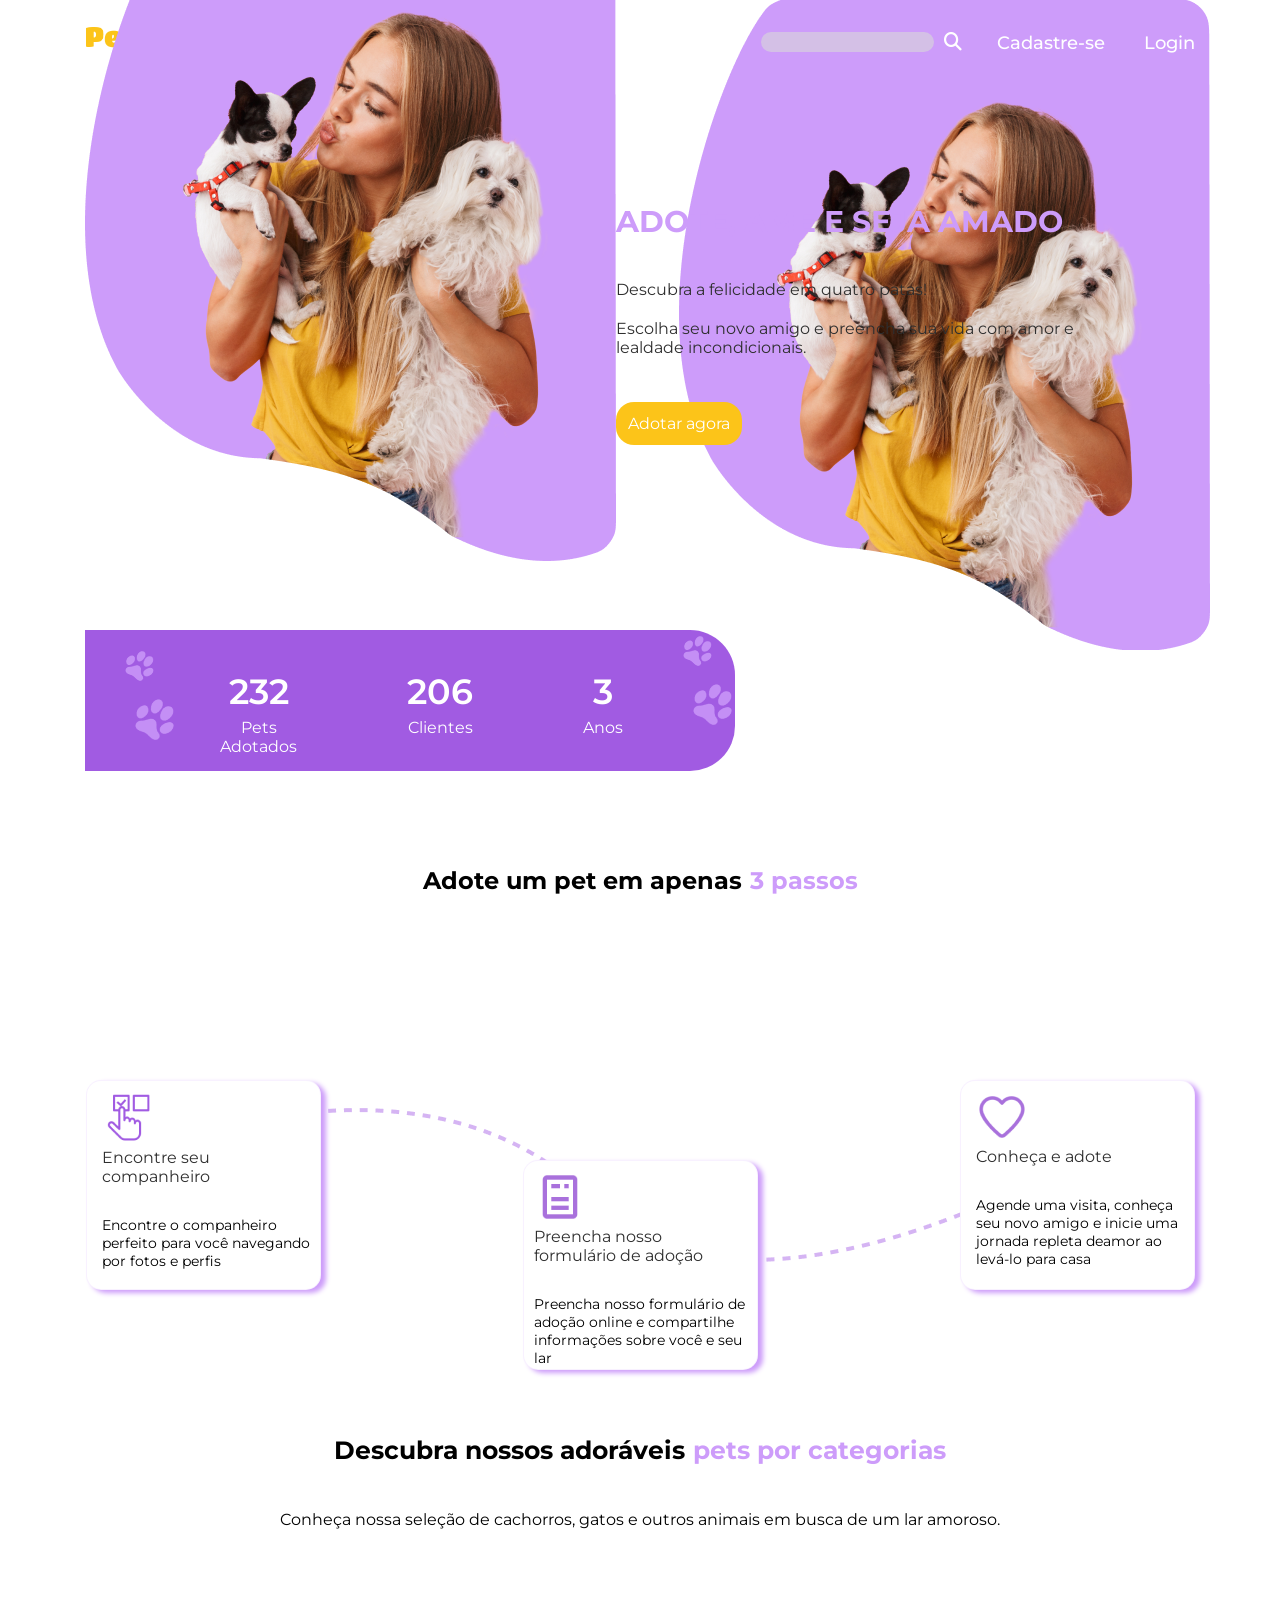
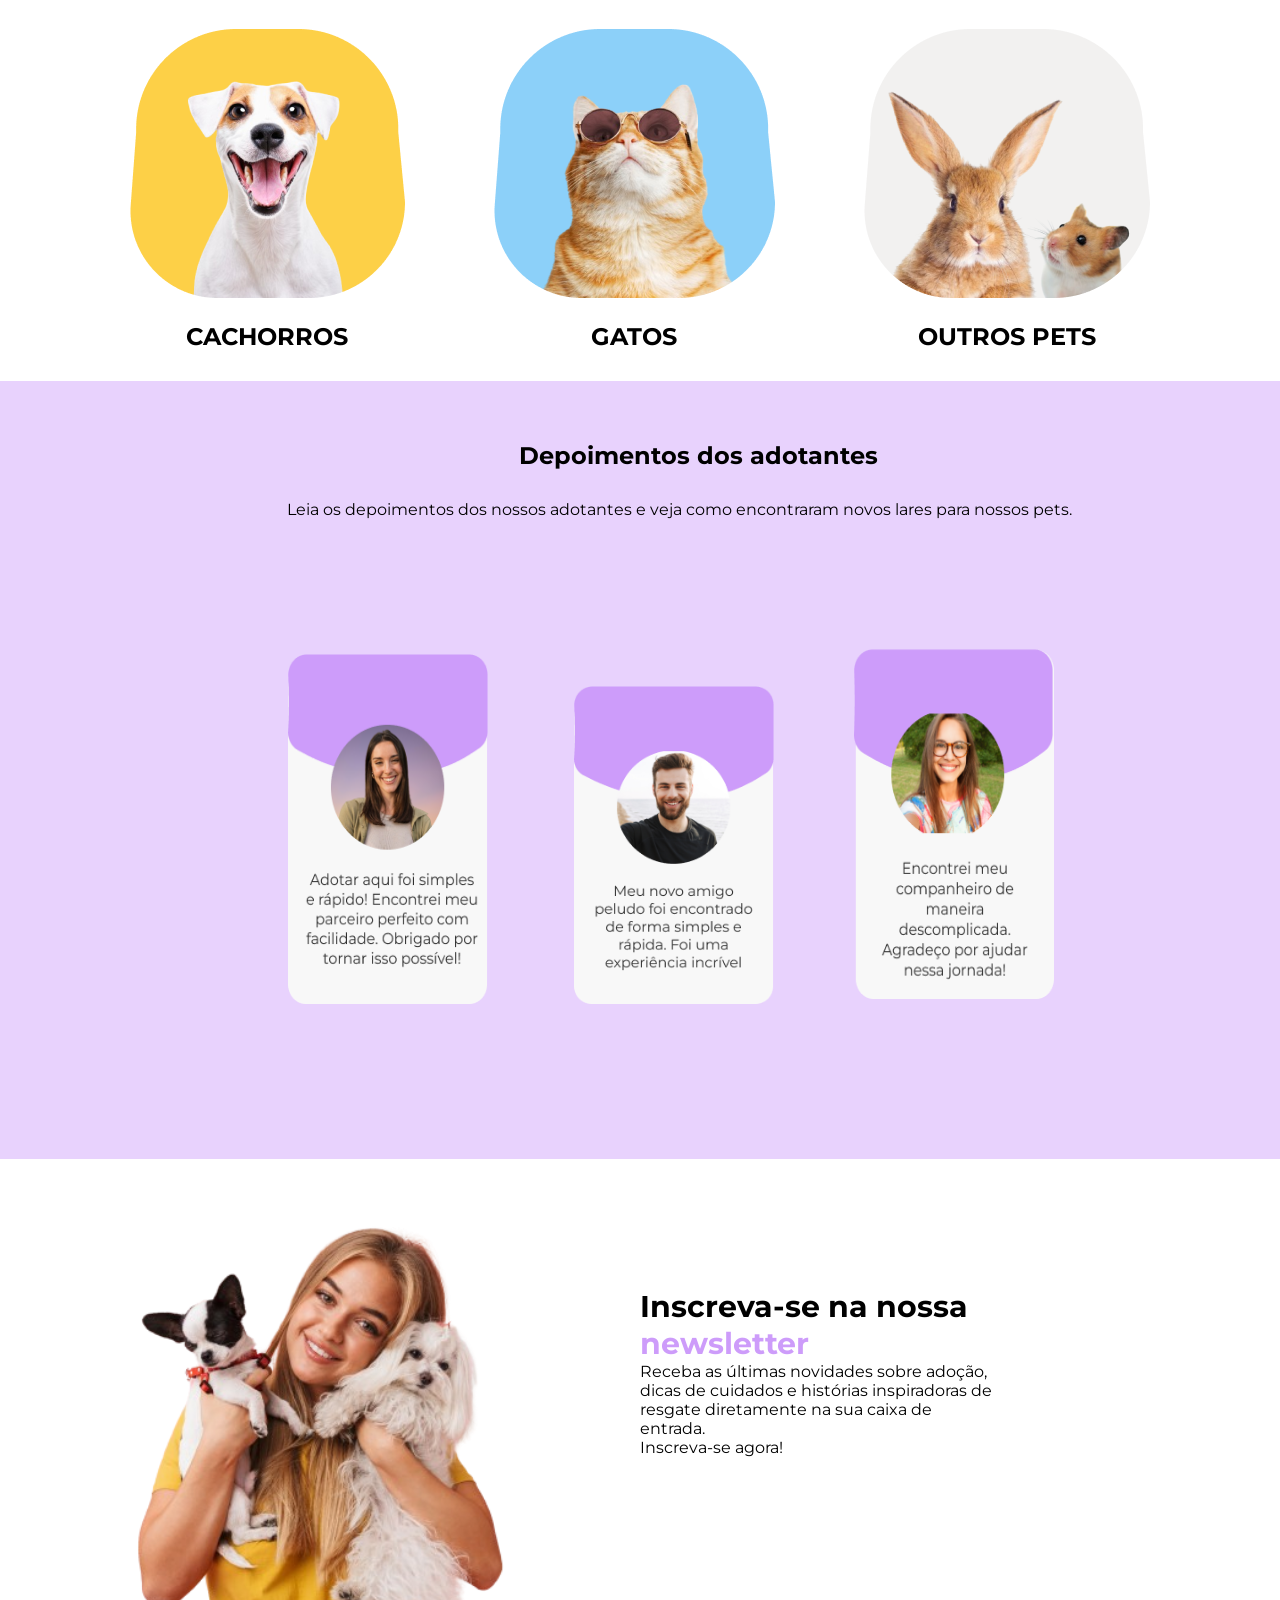
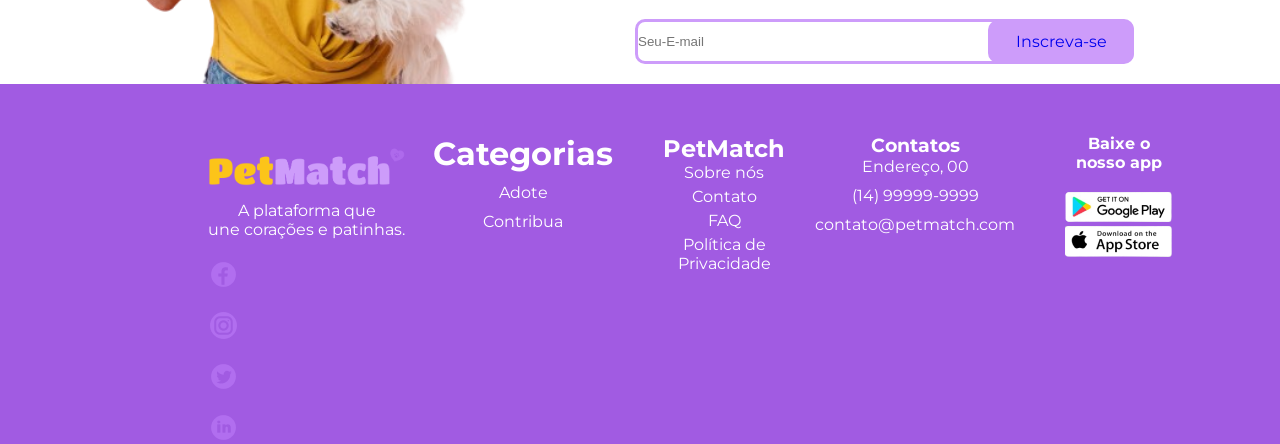
==== commit 7863e6d1: "Merge branch 'main' of https://github.com/TainaDeAlves/petmatch" ====
--- a/index.html
+++ b/index.html
@@ -57,6 +57,7 @@
 
         <div id="botao">
           <a href="cadastre-se.html">Cadastre-se</a>
+          <a href="login.html">Login</a>
         </div>
       </div>
 
@@ -204,10 +205,10 @@
             >A plataforma que <br />
             une corações e patinhas.</a
           >
-          <img src="./img/facebook.png" alt="facebok" class="img" />
-          <img src="./img/instagram.png" alt="instagram" />
-          <img src="./img/twiter.png" alt="twiter" />
-          <img src="./img/linkedin.png" alt="linkedin" />
+         <a href="#"><img src="./img/facebook.png" alt="facebok" class="img" /></a> 
+          <a href="#"><img src="./img/instagram.png" alt="instagram" /></a>
+          <a href="#"><img src="./img/twiter.png" alt="twiter" /></a>
+          <a href="#"><img src="./img/linkedin.png" alt="linkedin" /></a>
         </div>
         <div class="categorias">
           <h1>Categorias</h1>
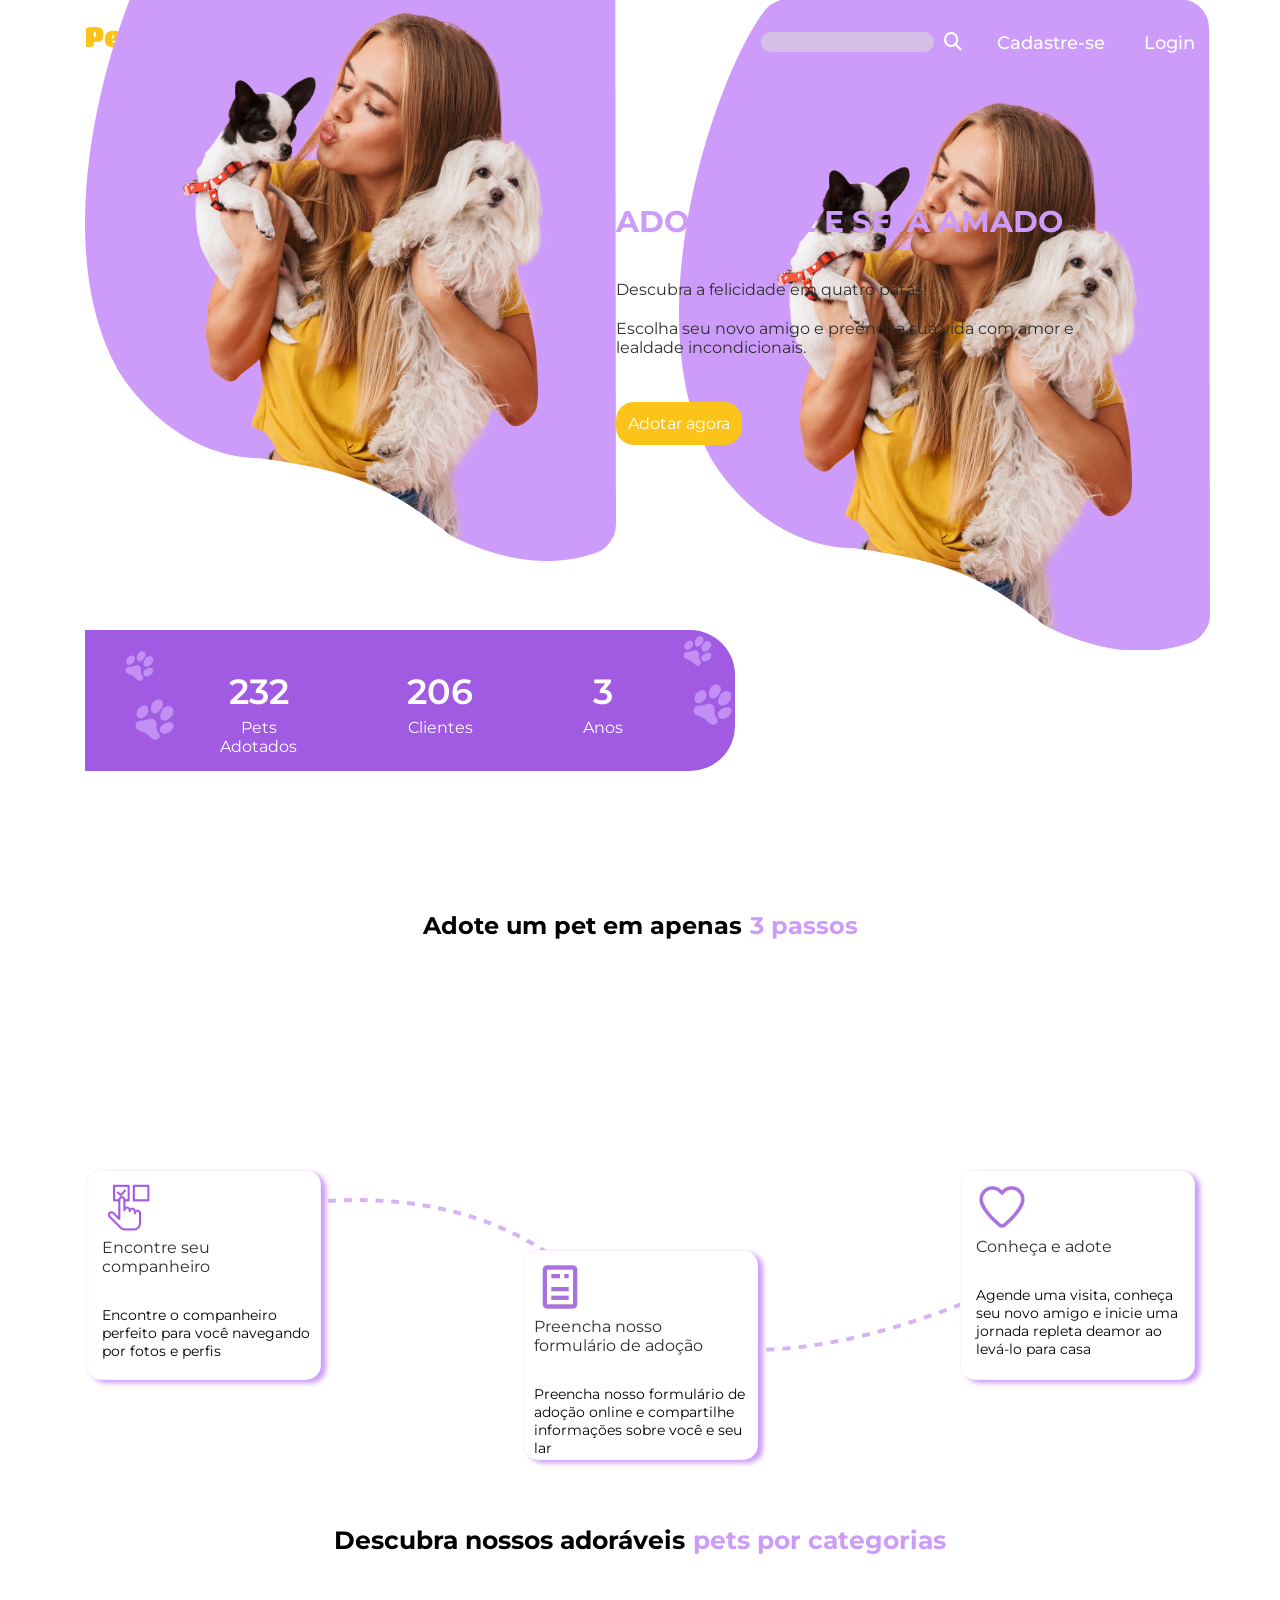
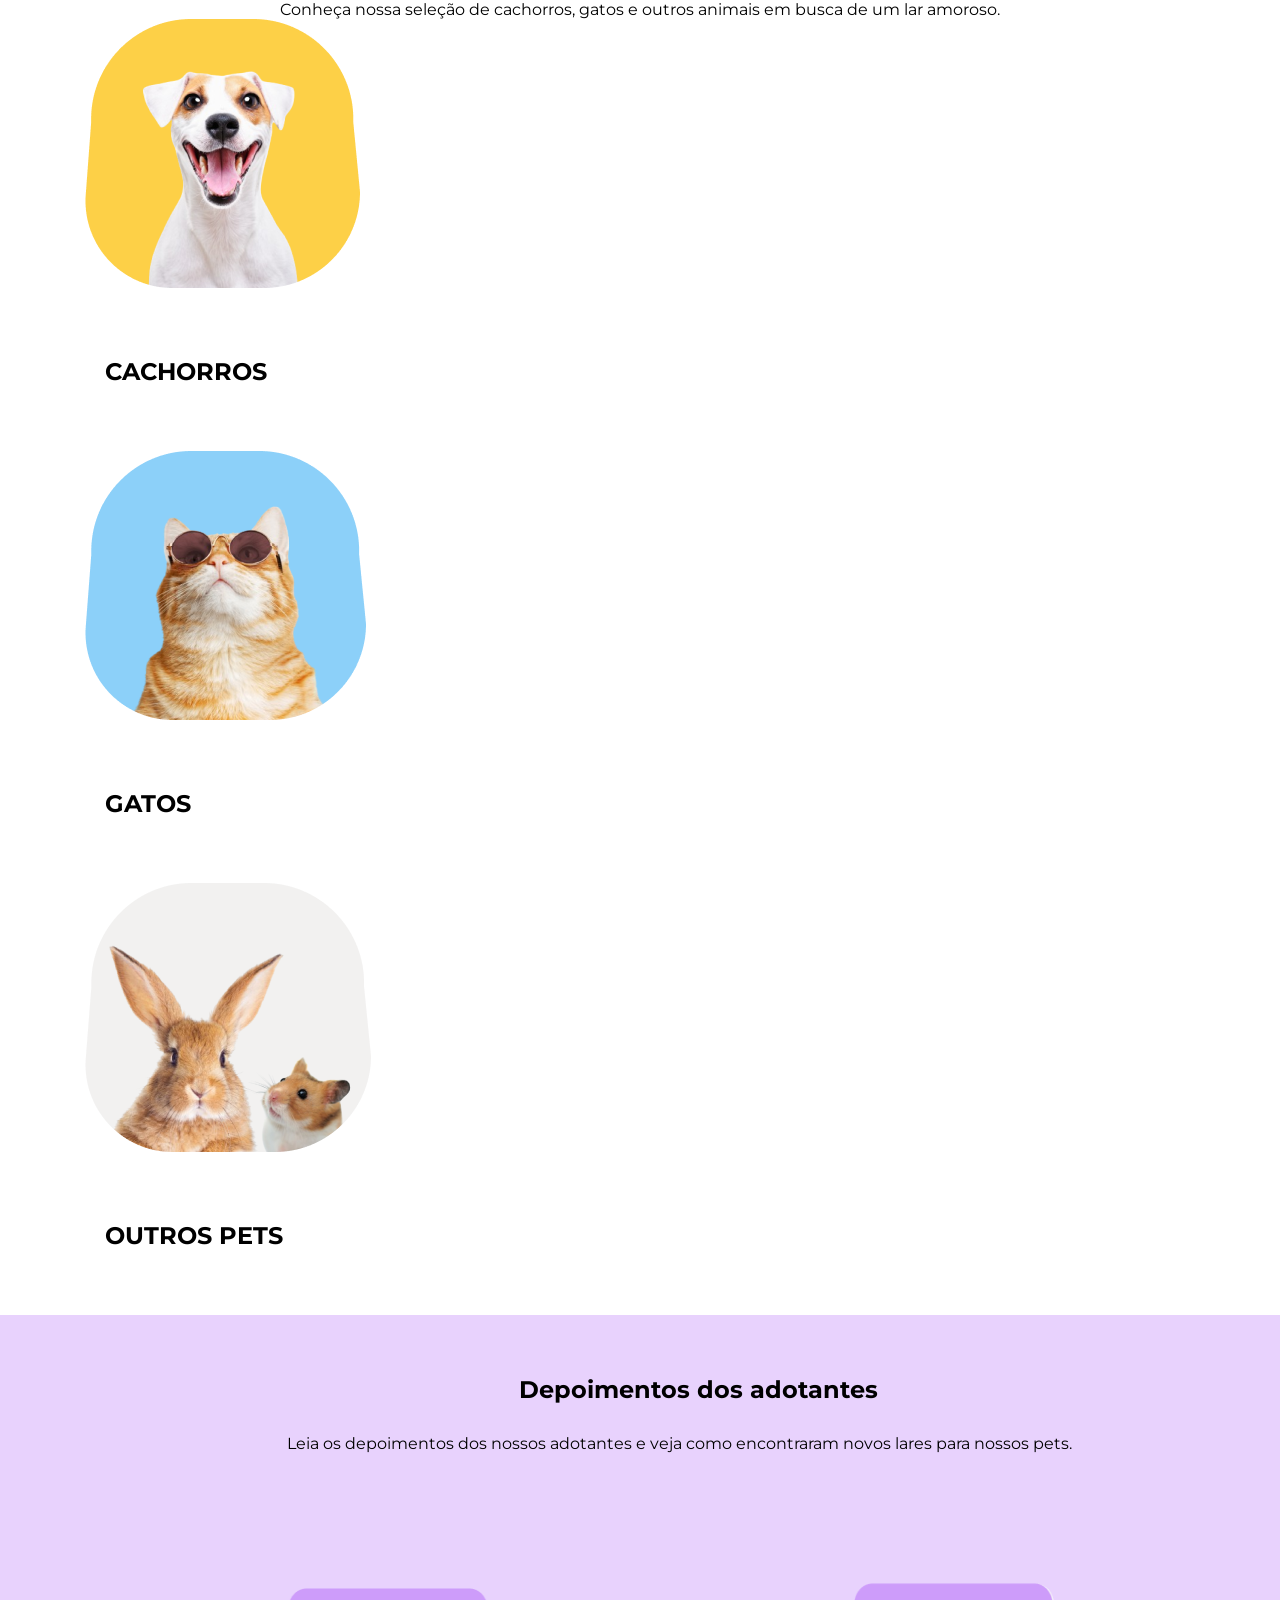
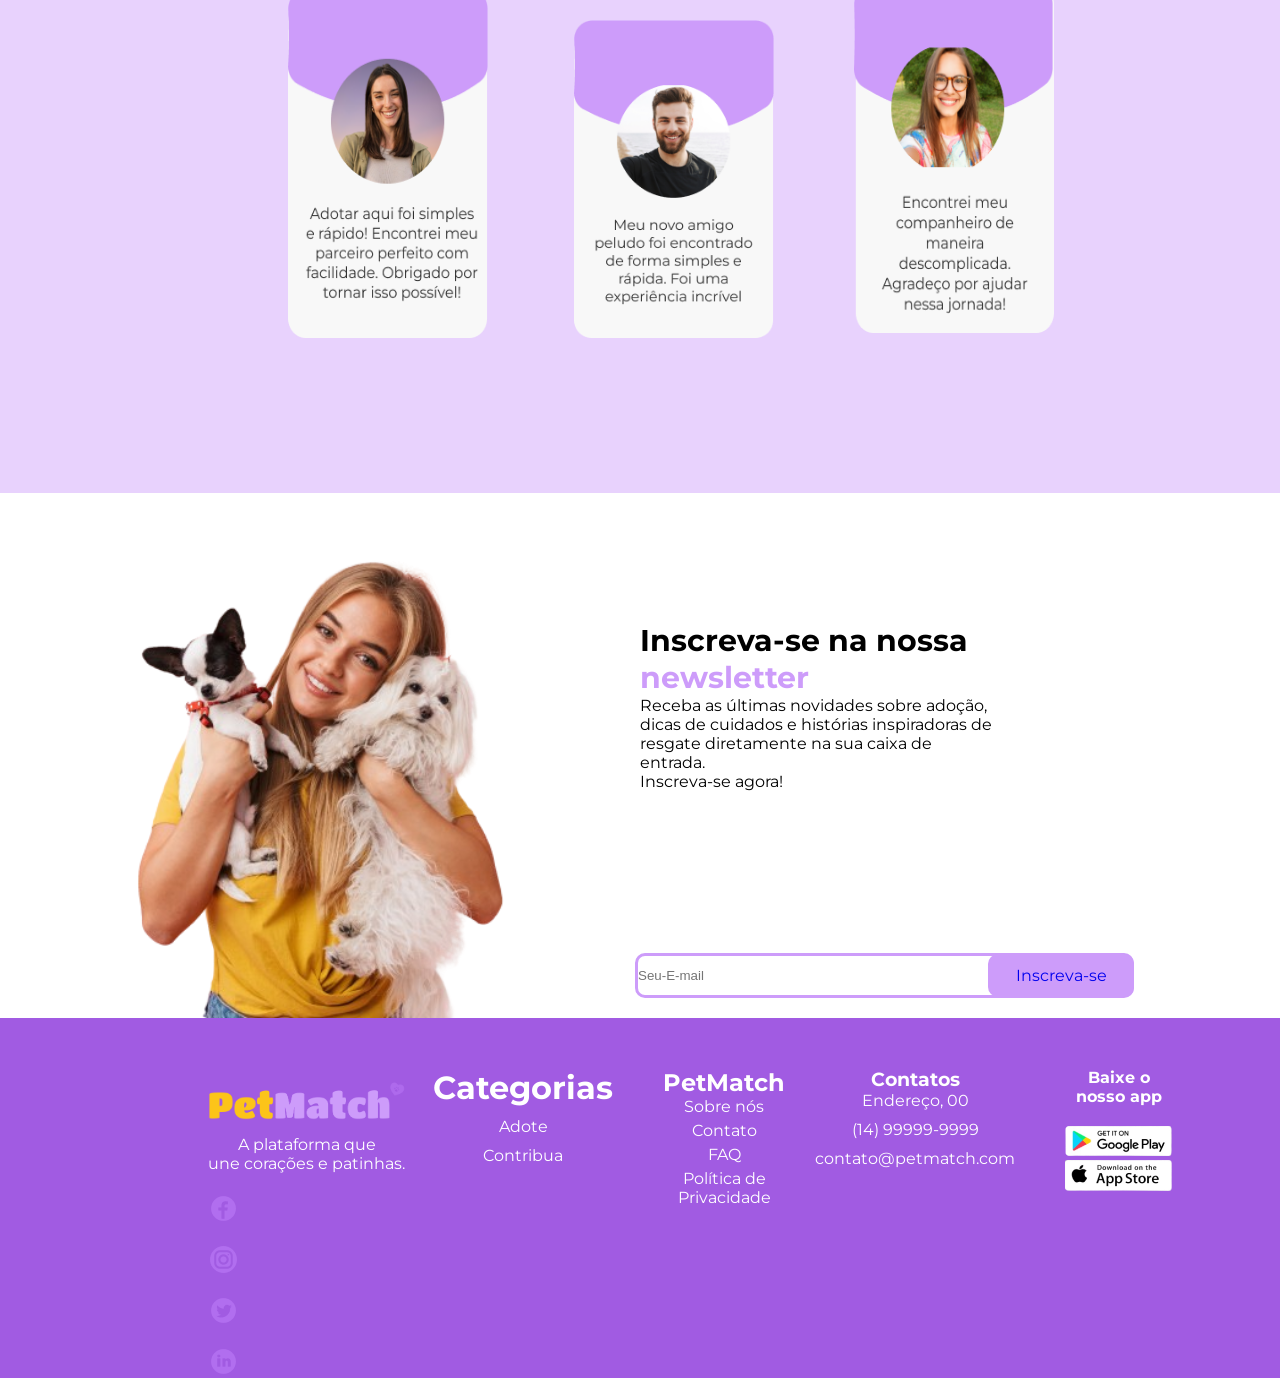
==== commit 363aeeee: "." ====
--- a/index.html
+++ b/index.html
@@ -144,6 +144,7 @@
       </section>
 
       <section class="container bloco-pet">
+        
         <div class="bloco">
           <img src="./img/cachorro-icone.png" alt="" />
           <h2 class="caramelo">CACHORROS</h2>
--- a/css/main.css
+++ b/css/main.css
@@ -721,33 +721,6 @@
 /* termino da da pagina contribuir */
 
 
-
-
-
-.bloco-pet {
-    display: flex;
-    justify-content: space-around;
-    text-align: center;
-    margin-top: 100px;
-}
-
-
-.escolhas-das-especies {
-    text-align: center;
-}
-
-
-.pagina-adote {
-    text-align: center;
-    margin-top: 50px;
-    margin-bottom: 50px;
-}
-
-.conteudo p {
-    margin-bottom: 20px;
-}
-
-
 /*inicio da pagina cadastra-se*/
 
 .texto1 {
@@ -1020,4 +993,129 @@
     font-size: 20px;
     color: #8107f3;
     text-decoration: overline solid black;
-}+}
+
+/* finnal politica de privacidade*/
+
+/*  inicio css pagina de adote */
+#containeradotar{
+    max-width: 1000px;
+}
+.container h2 {
+  margin: 45px 0px;
+}
+#buscarpet {
+    display: flex;
+    justify-content: center;
+    align-items: center;
+    width: 100%;
+    height: 120px;
+    border-radius: 20px;
+    background-color: #cc9cfa40;
+    box-shadow: inset 0px 5px 10px 1px #cc9cfa84;
+    
+}
+
+.formpet {
+    width: 100%;
+}
+
+.formpet button {
+    margin-top: 20px;
+    background-color: #CD9CFA;
+    border: none;
+    border-radius: 10px;
+    padding: 7px 35px;
+    color: #fff;
+    font-size: 20px;
+}
+
+.informacoepet {
+    display: flex;
+    justify-content: space-around;
+}
+
+.localidadepet {
+    display: flex;
+    justify-content: space-around;
+    align-items: center;
+}
+
+select {
+    width: 215px;
+    height: 35px;
+    font-size: 16px;
+    border: solid 1px var(--primaria);
+    border-radius: 10px;
+    outline: none;
+}
+
+.sexos select {
+    width: 130%;
+    height: 35px;
+}
+
+/* .estado {
+    padding-right: 25px;
+} */
+
+.estado select {
+    width: 235%;
+    height: 35px;
+}
+
+/* .cidade {
+    padding-right: 125px;
+} */
+
+.cidade select {
+    width: 235%;
+    height: 35px;
+}
+
+
+.card{
+    display: flex;
+    flex-wrap: wrap;
+    gap: 40px;
+}
+.dadospet{
+    flex-grow: 1;
+    margin-top: 45px;
+    border: solid 2px var(--primaria);
+    border-radius: 20px;
+    max-width: 295px;
+    height: 400px;
+}
+
+.fotopet img{
+    object-fit: cover;
+    width: 292px;
+    height: 180px;
+    border-radius: 18px;
+    border: solid 3px var(--primaria);
+}
+.descricaopet{
+padding-top: 15px;
+padding-left: 5px;
+max-width: 185px;
+
+}
+.descricaopet p{
+    padding-bottom: 15px;
+}
+.botaoconhecer{
+  display: flex;
+  justify-content: right;
+   
+  margin-right: 15px;
+  margin-bottom: 30px;
+ 
+}
+.botaoconhecer a {
+    background-color: var(--primaria);
+    color: #ffffff;
+    border-radius: 10px;
+    padding: 6px 14px;
+}
+/*  final css pagina de adote */
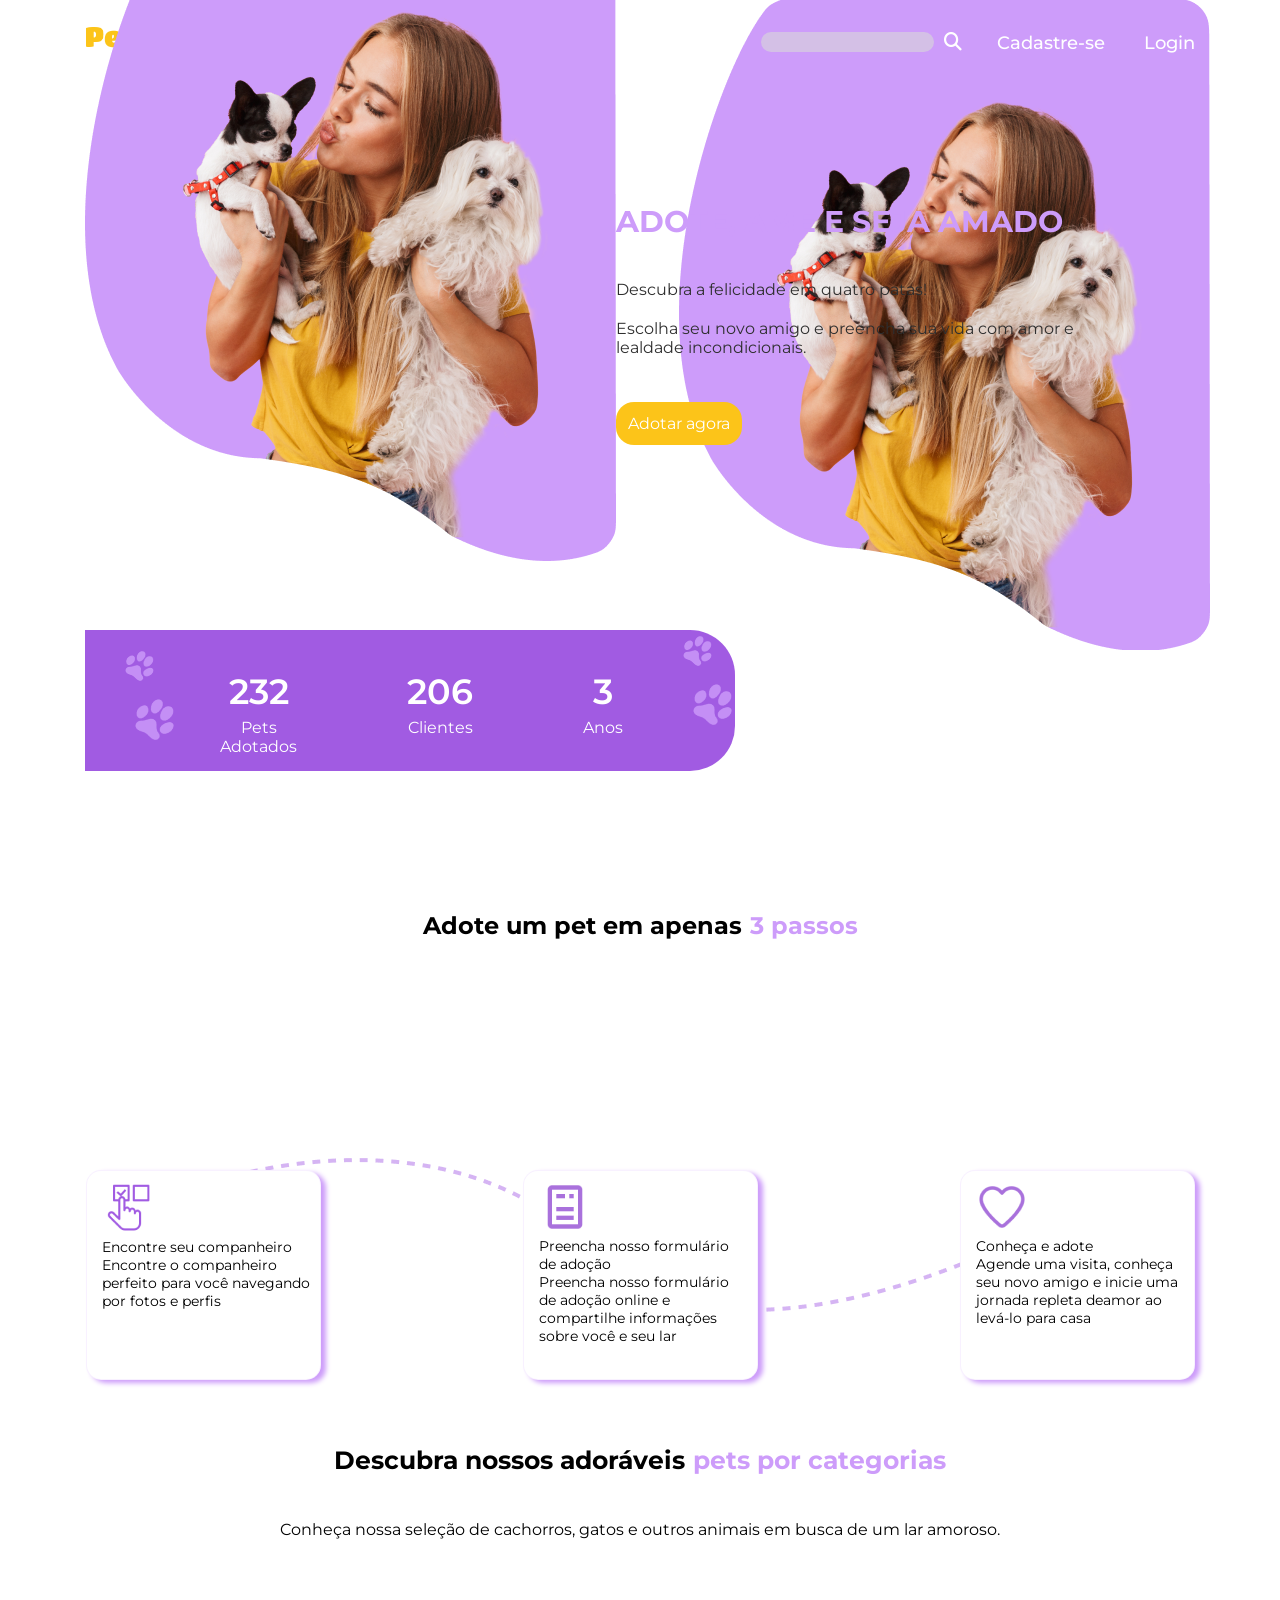
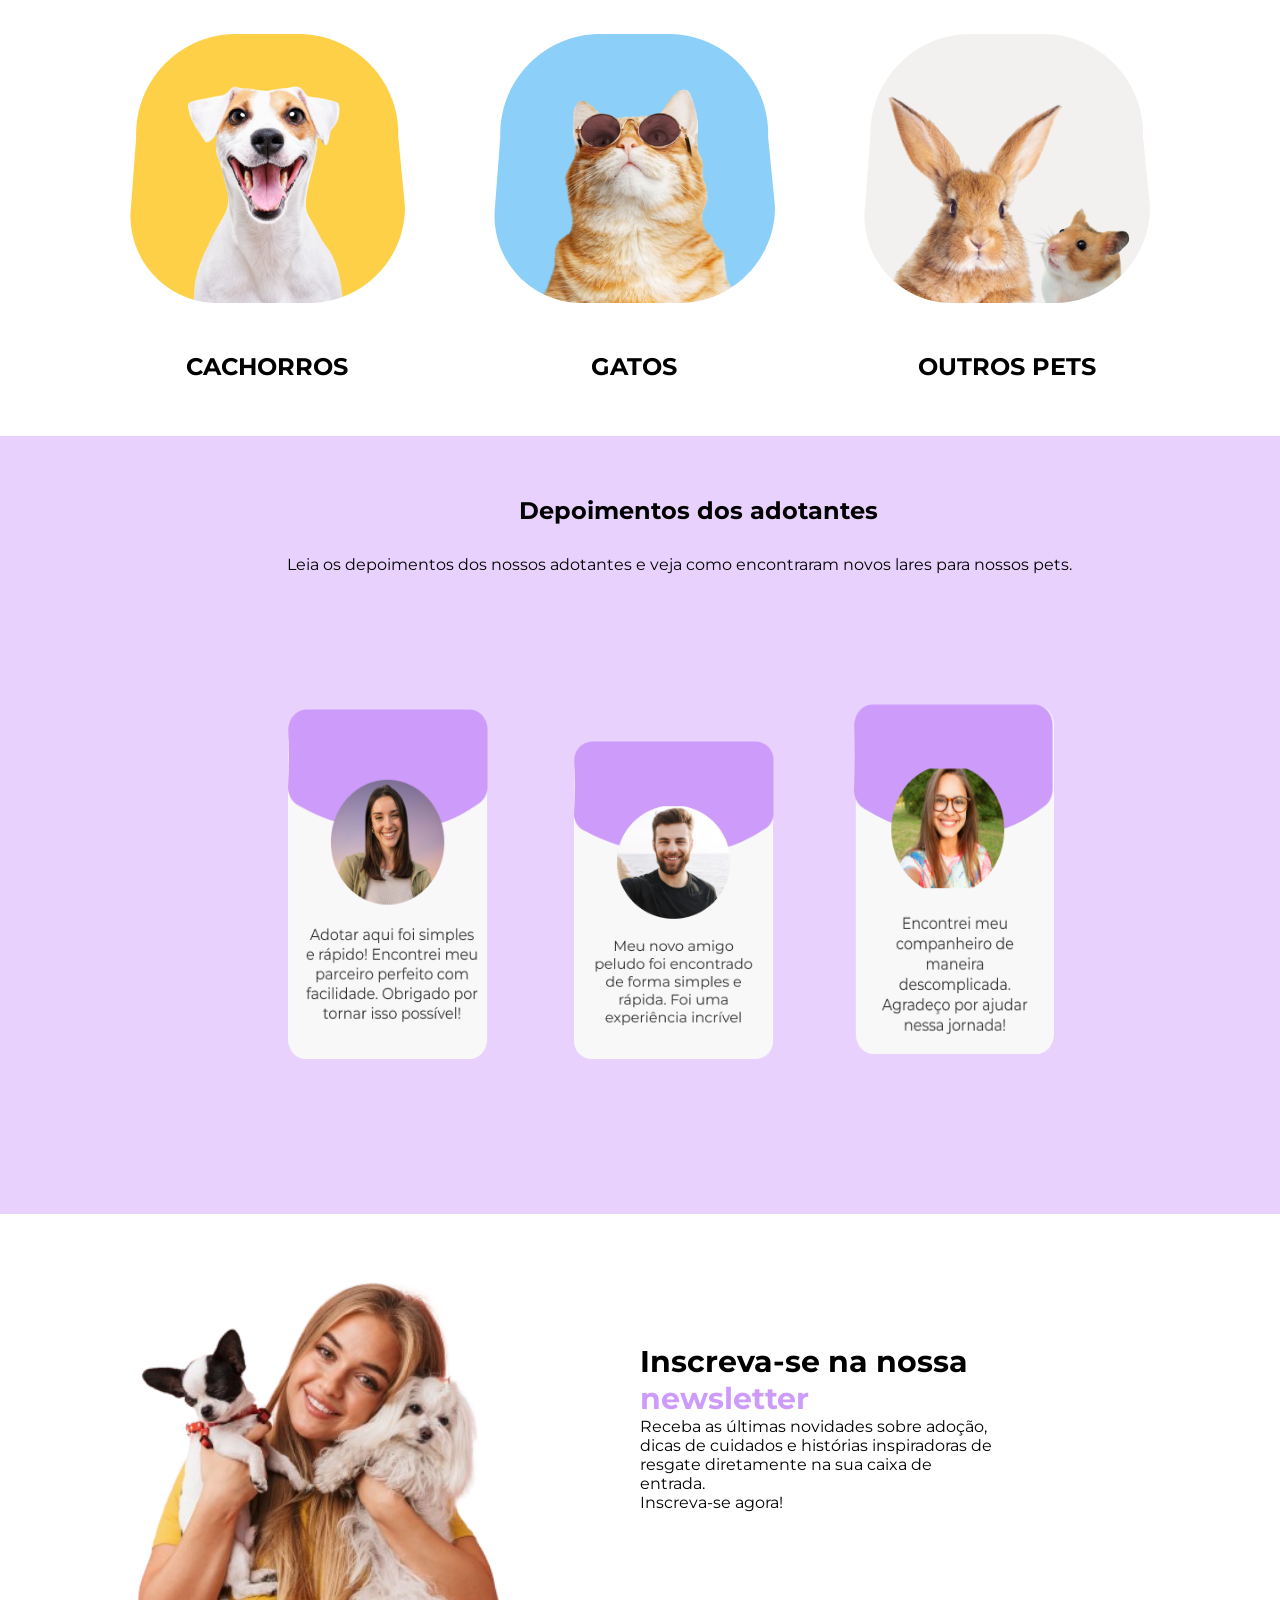
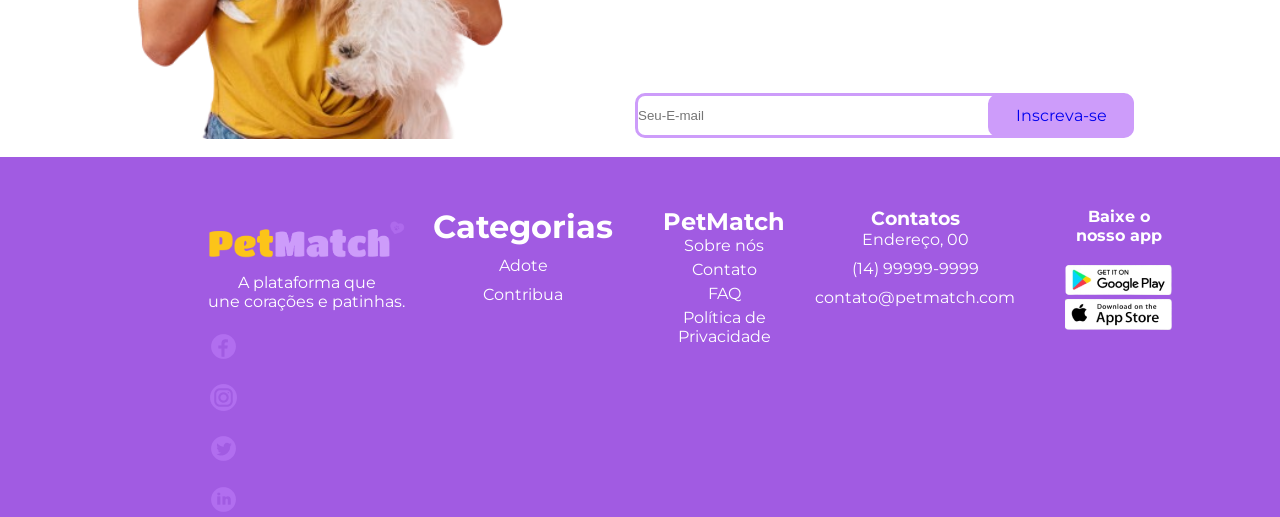
==== commit 60ec6eab: "adicionamos a pagina de "cadastrar o pet"  e finalizados as alteraçoes na pagina de "adote um amigo"" ====
--- a/index.html
+++ b/index.html
@@ -146,15 +146,15 @@
       <section class="container bloco-pet">
         
         <div class="bloco">
-          <img src="./img/cachorro-icone.png" alt="" />
+          <img src="./img/cachorro-icone.png" alt="" >
           <h2 class="caramelo">CACHORROS</h2>
         </div>
         <div class="bloco">
-          <img src="./img/gato-icone.png" alt="" />
+          <img src="./img/gato-icone.png" alt="" >
           <h2 class="caramelo">GATOS</h2>
         </div>
         <div class="bloco">
-          <img src="./img/outrospets.png" alt="" />
+          <img src="./img/outrospets.png" alt="" >
           <h2 class="caramelo">OUTROS PETS</h2>
         </div>
       </section>
--- a/css/main.css
+++ b/css/main.css
@@ -3,6 +3,7 @@
     margin: 0;
     padding: 0;
     text-decoration: none;
+
 }
 
 :root {
@@ -234,49 +235,16 @@
     font-size: 16px;
 }
 
-
-.bloco-meio {
-    margin-top: 160px;
-    padding: 10px;
-}
-
-
-.espaçamento1 {
-    margin-top: 30px;
-    font-size: 14px;
-}
-
-
-.espaçamento2 {
-    margin-top: 30px;
-    font-size: 14px;
-
-}
-
-
-.espaçamento3 {
-    margin-top: 30px;
-    font-size: 14px;
-}
-
-
-.cor {
-    color: #2f2f2f;
-    font-size: 16px;
-}
-
-.cor2 {
-    color: #2f2f2f;
-    font-size: 16px
-}
-
-
-.cor3 {
-    color: #2f2f2f;
-    font-size: 16px;
-}
-
-/*continuação do index html*/
+.bloco-pet{
+    display: flex;
+    justify-content: space-around;
+    align-items: center;
+    margin-top: 95px;
+}
+
+.caramelo{
+    text-align: center;
+}
 
 .container3 {
     display: flex;
@@ -287,35 +255,6 @@
     font-size: 20px;
     justify-content: center;
     align-items: center;
-}
-
-.bloco-cachorros {
-
-    padding: 100px;
-    padding-top: 5px;
-}
-
-.gatos {
-
-    padding-top: 50px;
-    margin-top: -40px;
-}
-
-
-
-.pets {
-
-    margin-top: -481px;
-    padding: 150px;
-    margin-left: 250px;
-    padding-top: -100x;
-}
-
-
-.caramelo {
-
-    padding-left: 15px;
-    padding: 20px;
 }
 
 .container4 {
@@ -533,15 +472,14 @@
     height: 360px;
     padding-top: 50px;
     padding-right: 350px;
-
-
-
+    
 }
 
 
 .imagem {
     margin-left: -10%;
     margin-top: 24.6px;
+    margin-bottom: 245px;
 }
 
 .imagem {
@@ -551,13 +489,6 @@
 .imagem {
     padding-left: 50%;
 }
-
-
-
-.containerRodape {
-    margin-left: 0px;
-}
-
 
 
 .logo a {
@@ -820,15 +751,26 @@
 
 }
 
-
-footer {
-    margin: 0;
-}
-
-.rodape {
-    margin: 0;
-    margin-top: 20px;
-}
+.ONGS {
+    text-align: center;
+    background-color: #2f2f2f;
+    color: white;
+    padding: 5px;
+    border-radius: 10px;
+    font-size: 18px;
+    margin-top: -50px;
+    margin-left: 950px;
+
+
+
+}
+
+
+
+
+
+
+
 
 /*login*/
 
@@ -842,6 +784,8 @@
 .texto {
     margin-left: 450px;
 }
+
+
 
 /*fim da pagina cadastra-se */
 
@@ -888,7 +832,9 @@
     background-image: url("../img/imgcontato.png");
     background-repeat: no-repeat;
     background-position: right;
-    height: 600px;
+   height: 600px;
+   
+   
 }
 
 .textdobackground {
@@ -998,22 +944,24 @@
 /* finnal politica de privacidade*/
 
 /*  inicio css pagina de adote */
-#containeradotar{
+
+#containeradotar {
     max-width: 1000px;
 }
+
 .container h2 {
-  margin: 45px 0px;
-}
+    margin: 45px 0px;
+}
+
 #buscarpet {
     display: flex;
     justify-content: center;
     align-items: center;
-    width: 100%;
-    height: 120px;
+  
+    height: 90%;
     border-radius: 20px;
     background-color: #cc9cfa40;
     box-shadow: inset 0px 5px 10px 1px #cc9cfa84;
-    
 }
 
 .formpet {
@@ -1029,20 +977,24 @@
     color: #fff;
     font-size: 20px;
 }
+.teste{
+    margin-bottom: 35px;
+}
 
 .informacoepet {
     display: flex;
-    justify-content: space-around;
+    justify-content: space-evenly;
+    flex-wrap: wrap;
 }
 
 .localidadepet {
     display: flex;
-    justify-content: space-around;
-    align-items: center;
-}
-
-select {
-    width: 215px;
+    justify-content: space-evenly;
+    flex-wrap: wrap;
+}
+
+.formpet select {
+    width: 165%;
     height: 35px;
     font-size: 16px;
     border: solid 1px var(--primaria);
@@ -1050,72 +1002,292 @@
     outline: none;
 }
 
-.sexos select {
-    width: 130%;
-    height: 35px;
-}
-
-/* .estado {
-    padding-right: 25px;
-} */
-
-.estado select {
-    width: 235%;
-    height: 35px;
-}
-
-/* .cidade {
-    padding-right: 125px;
-} */
-
-.cidade select {
-    width: 235%;
-    height: 35px;
-}
-
-
-.card{
+.card {
     display: flex;
     flex-wrap: wrap;
-    gap: 40px;
-}
-.dadospet{
+    gap: 20px;
+}
+
+.dadospet {
     flex-grow: 1;
     margin-top: 45px;
+    border: solid 3px var(--primaria);
+    border-radius: 20px;
+    width: 226px;
+    height: 370px;
+    color: #2f2f2f;
+}
+
+.fundoroxo {
+    background-color: var(--primaria);
+    border-radius: 16px 16px 50px 50px;
+    width: 100%;
+    height: 150px;
+    margin: 0 auto;
+}
+
+.fotopet {
+    display: flex;
+    width: 220px;
+    justify-content: center;
+}
+
+.fotopet img {
+    width: 180px;
+    height: 180px;
+    border-radius: 50%;
+    object-fit: cover;
+    margin-top: 15px;
     border: solid 2px var(--primaria);
-    border-radius: 20px;
-    max-width: 295px;
-    height: 400px;
-}
-
-.fotopet img{
-    object-fit: cover;
-    width: 292px;
-    height: 180px;
-    border-radius: 18px;
-    border: solid 3px var(--primaria);
-}
-.descricaopet{
-padding-top: 15px;
-padding-left: 5px;
-max-width: 185px;
-
-}
-.descricaopet p{
+}
+
+.coracao {
+    display: flex;
+    justify-content: right;
+    margin: 15px;
+    color: #CD9CFA;
+}
+
+.descricaopet {
+    padding-top: 15px;
+    padding-left: 5px;
+    max-width: 187px;
+}
+
+.descricaopet p {
     padding-bottom: 15px;
-}
-.botaoconhecer{
+    padding-left: 2px;
+}
+
+/*  final css pagina de adote */
+
+
+/* inicio cadastro das ongs */
+
+.container-Ongs {
+    padding: 15px;
+    text-align: center;
+    background-color: #2f2f2f;
+
+}
+
+.bloco-Ong {
+    background-color: #8107f3;
+}
+
+.texto-Ong {
+    color: black;
+}
+
+#nomeong {
+    margin-bottom: 10px;
+    margin-top: 10px;
+    padding: 5px;
+    border-radius: 10px;
+    width: 350px;
+    font-size: 15px;
+}
+
+#emailong {
+    margin-bottom: 10px;
+    margin-top: 10px;
+    padding: 5px;
+    border-radius: 10px;
+    width: 350px;
+    font-size: 15px;
+}
+
+#cnpjong {
+    margin-bottom: 10px;
+    margin-top: 10px;
+    padding: 5px;
+    border-radius: 10px;
+    width: 350px;
+    font-size: 15px;
+}
+
+#cidadeong {
+    margin-bottom: 10px;
+    margin-top: 10px;
+    padding: 5px;
+    border-radius: 10px;
+    width: 350px;
+    font-size: 15px;
+
+}
+
+#enderecoong {
+    margin-bottom: 10px;
+    margin-top: 10px;
+    padding: 5px;
+    border-radius: 10px;
+    width: 350px;
+    font-size: 15px;
+}
+
+#estadoong {
+    margin-left: 12px;
+    margin-bottom: 10px;
+    margin-top: 10px;
+    padding: 5px;
+    border-radius: 10px;
+    width: 350px;
+    font-size: 15px;
+}
+
+#senhaong {
+    margin-bottom: 10px;
+    margin-top: 10px;
+    padding: 5px;
+    border-radius: 10px;
+    width: 350px;
+    font-size: 15px;
+}
+
+#confirmarsenha {
+    margin-bottom: 10px;
+    margin-top: 10px;
+    padding: 5px;
+    border-radius: 10px;
+    width: 350px;
+    font-size: 15px;
+
+}
+
+#botaoEntrar {
+    background-color: #2f2f2f;
+    color: white;
+    padding: 5px;
+    border-radius: 10px;
+    font-size: 18px;
+    margin-top: -150px;
+}
+
+/* final do cadastro das ongs*/ 
+
+
+
+/* começo do css da pagina cadastro pet */
+
+.titulocadastropet h2{
+    color: var(--segundaria);
+    display: flex;
+  justify-content: center;
+  align-items: center;
+  margin: 50px;
+
+}
+.titulocadastropet h2 i{
+    padding: 0px 10px;
+}
+#fundolinear{
+    background-image: linear-gradient(to bottom, #f4eafd00, #cc9cfa49);
+}
+
+.aviso{
+    margin-left: 55px;
+    margin-bottom: 65px;
+    font-size: 1.2rem;
+}
+.l{
+display: inline-block;
+justify-content: center;
+}
+
+.titulocampoform{
+    margin-bottom: 35px;
+    font-size: 1.5rem;
+}
+
+.dados{
+    margin-left: 55px;
+}
+.espacamento{
+    margin-left: 15px;
+}
+
+#cadastropet label{
+    padding-right: 20px;
+    font-size: 1.2rem;
+}
+
+ label span{
+    margin-left: 5px;
+    color: var(--texto)!important;
+}
+#cadastropet  input{
+    border-radius: 10px;
+    border: solid 1px #2f2f2f;
+    outline: none;
+     height: 30px;
+    width: 25%; 
+    margin-right: 20px;
+    margin-bottom: 35px;
+    padding-left: 15px;
+
+}
+/* #imgpet{
+    margin-bottom: 15px ;
+    
+   height: 200px;
+width: 200px;
+
+
+}
+#imgpet img{
+    
+   position: relative;
+
+
+
+}
+.inseririmg{
+position: absolute;
+margin:  0 ;
+bottom:  50px;
+height: 80px;
+width: 180px;
+line-height: 33px;
+overflow: hidden;
+border-radius: 50%;
+text-align: left;
+
+}
+
+.inseririmg input[type="file"] {
+ 
+position: relative;
+transform: scale(2);
+opacity: 10;
+} */
+
+#informacoespetform select{
+   
+    width: 25%;
+    height: 32px;
+    border-radius: 10px;
+    outline: none;
+    margin-bottom: 40px;
+    margin-left: -15px;
+    
+}
+.botaoformcadastro{
+   
   display: flex;
   justify-content: right;
-   
-  margin-right: 15px;
-  margin-bottom: 30px;
- 
-}
-.botaoconhecer a {
-    background-color: var(--primaria);
-    color: #ffffff;
-    border-radius: 10px;
-    padding: 6px 14px;
-}
-/*  final css pagina de adote */
+}
+.botaoformcadastro button{
+    background-color: var(--segundaria);
+    border: none;
+    padding: 10px 30px;
+    border-radius: 12px;
+    color: #fff;
+    font-size: 20px;
+    margin:25px  0px;
+    
+}
+
+    
+
+
+
